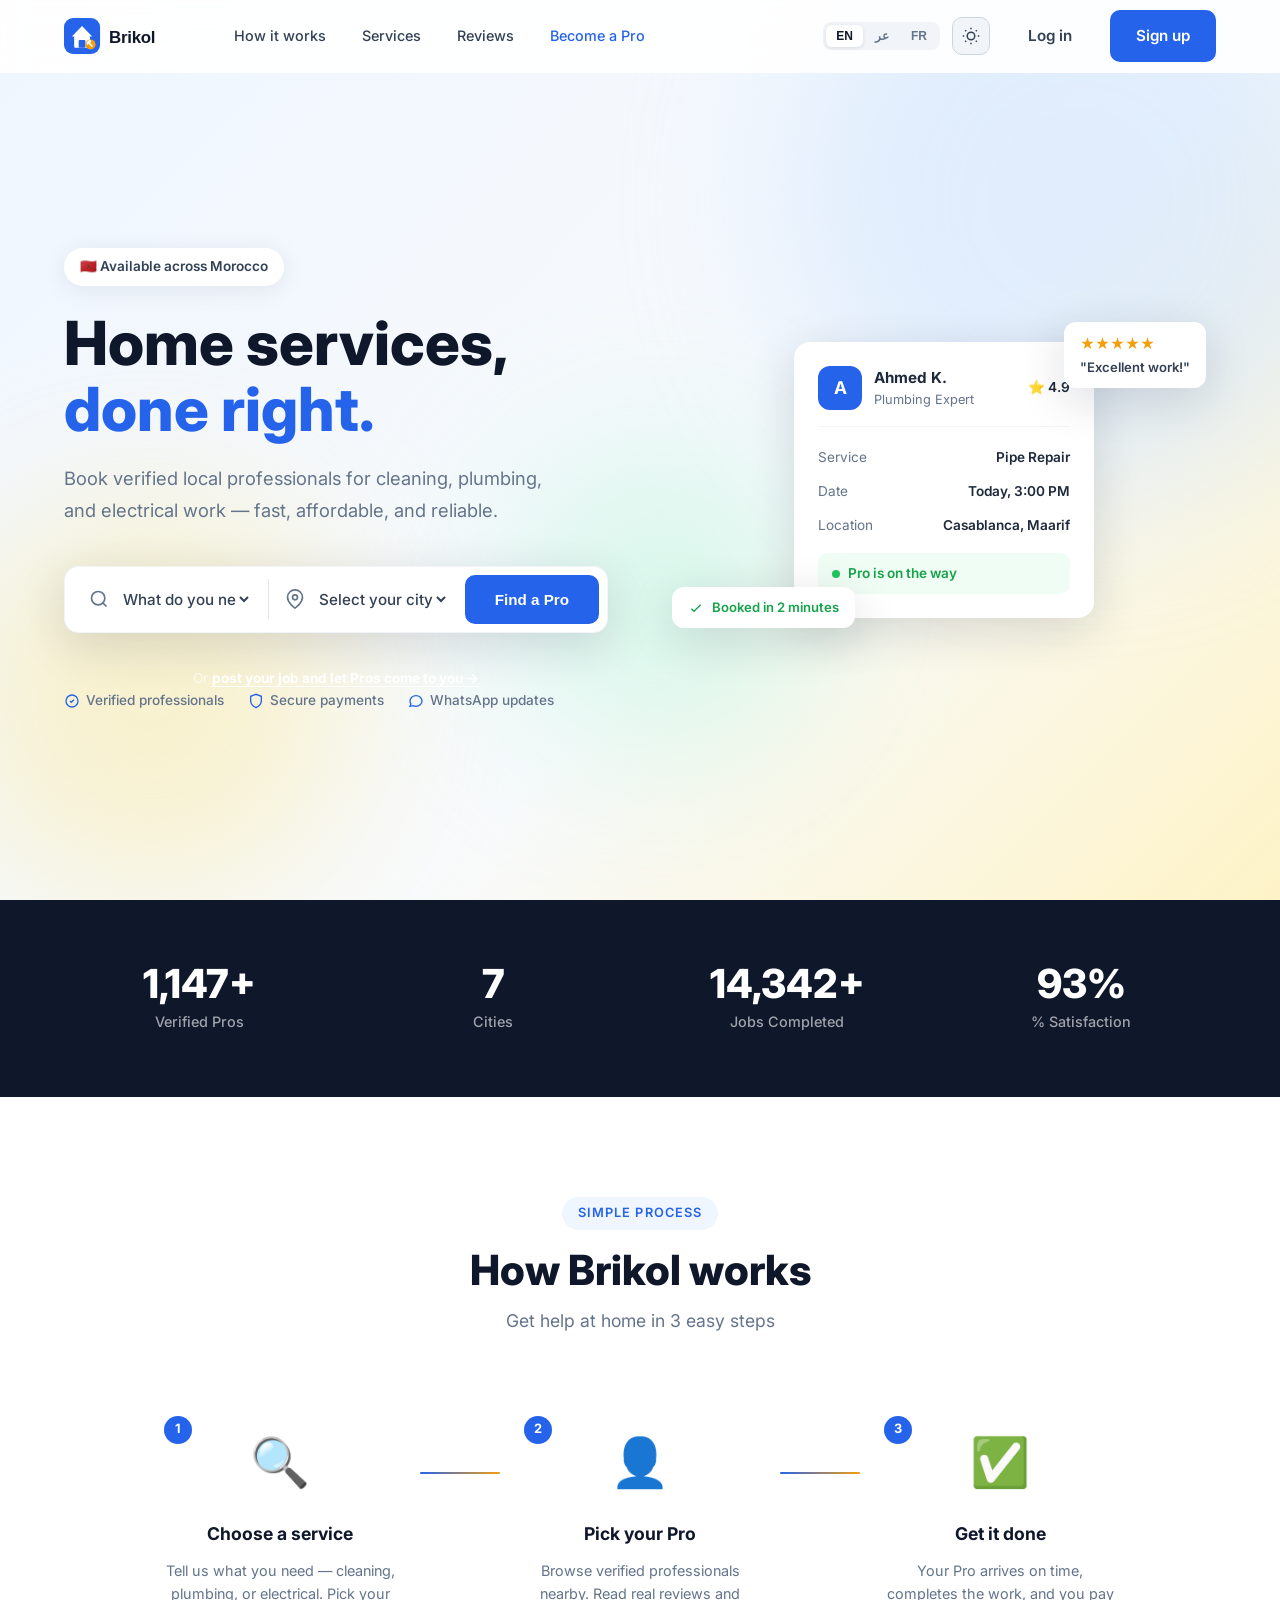
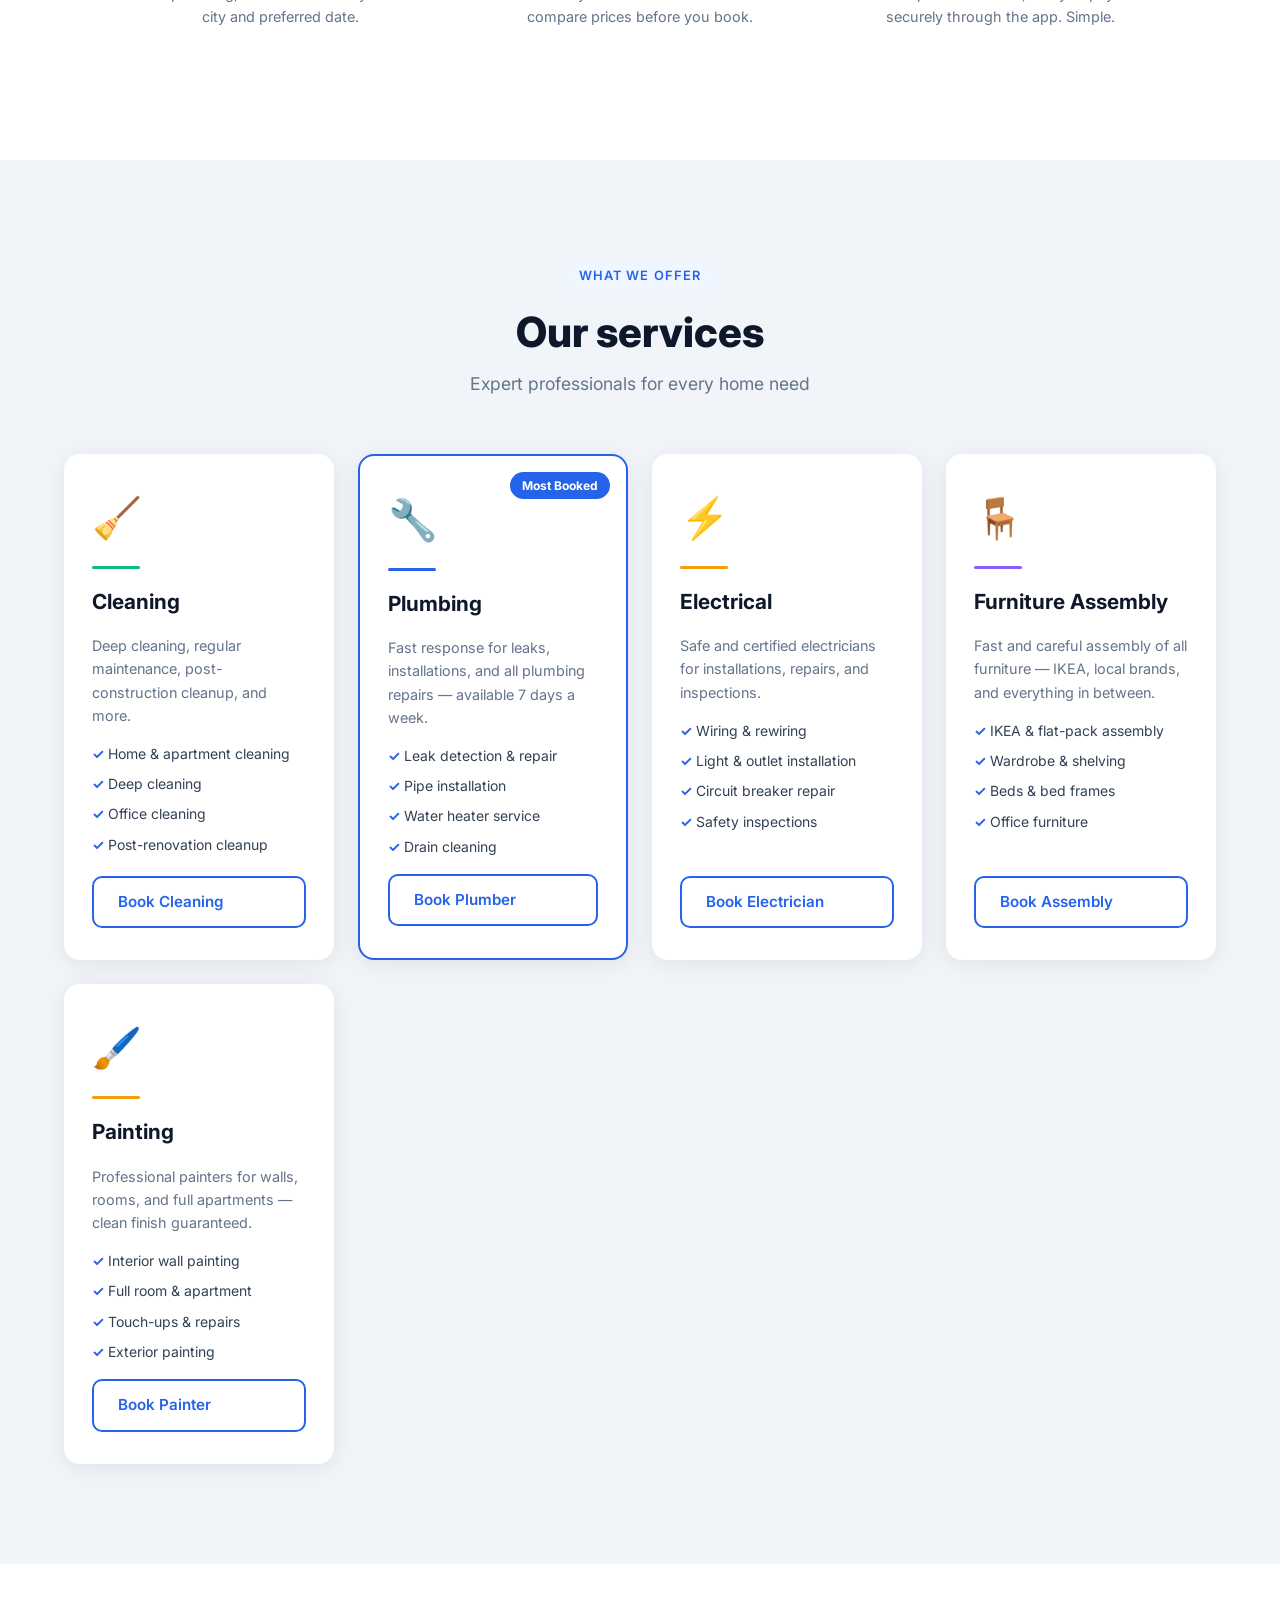
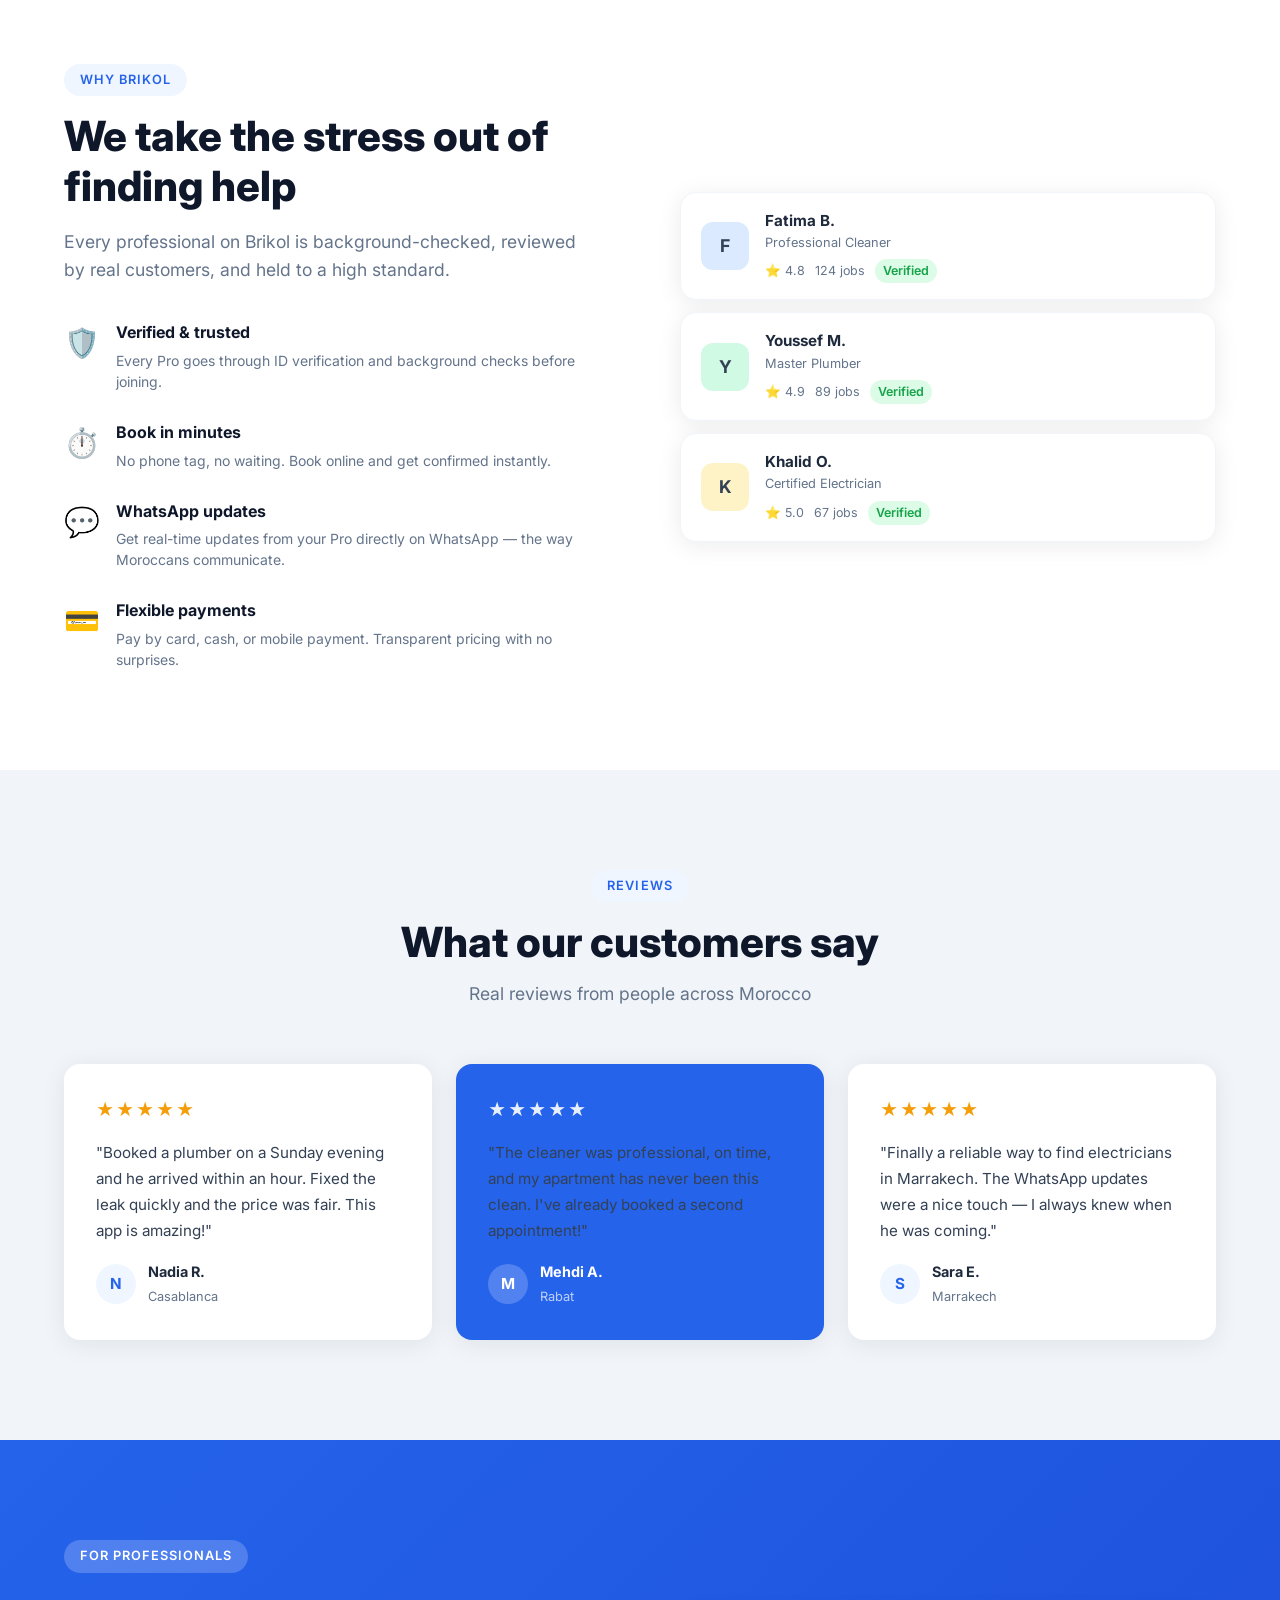
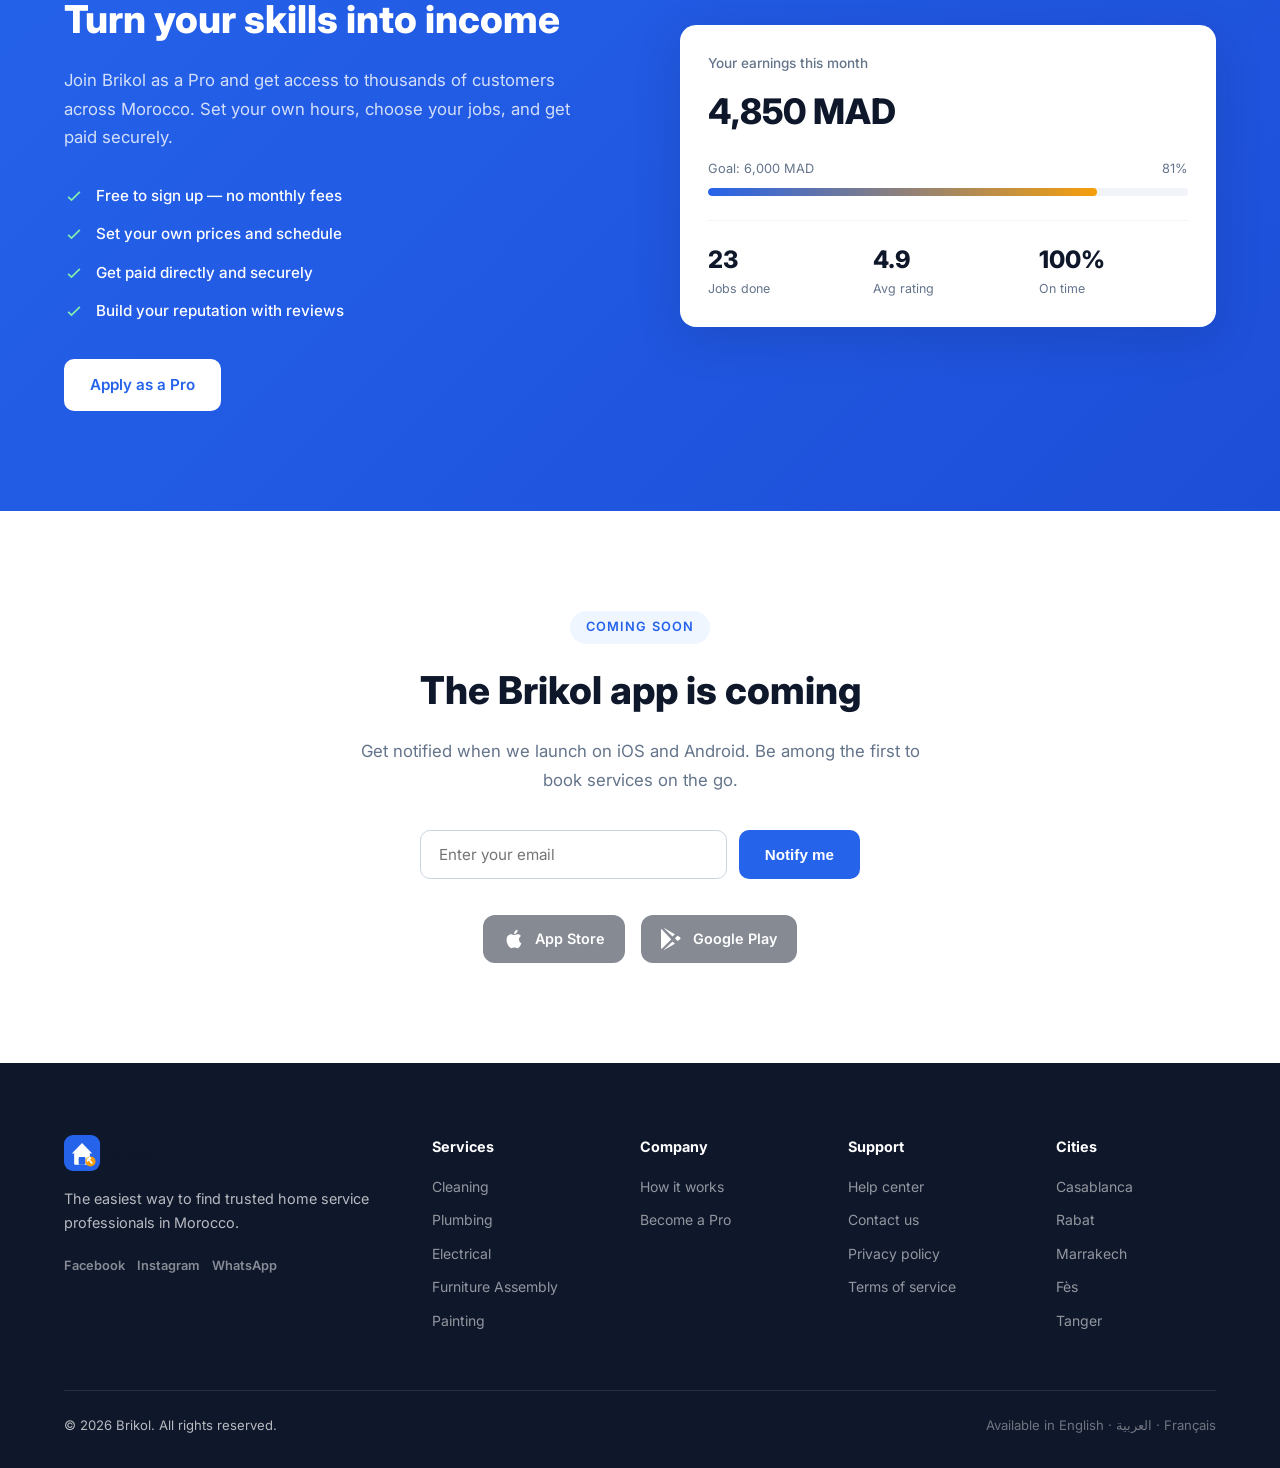
==== index.html @ 8b1da730 "Initial commit: Brikol home services marketplace Built features: - Homepage with service grid and se" ====
<!DOCTYPE html>
<html lang="en" dir="ltr">
<head>
    <meta charset="UTF-8">
    <meta name="viewport" content="width=device-width, initial-scale=1.0">
    <meta name="description" content="Brikol - Book trusted home service professionals in Morocco. Cleaning, plumbing, and electrical services at your fingertips.">
    <title>Brikol — Home Services in Morocco</title>
    <link rel="stylesheet" href="styles.css">
    <link rel="preconnect" href="https://fonts.googleapis.com">
    <link rel="preconnect" href="https://fonts.gstatic.com" crossorigin>
    <link href="https://fonts.googleapis.com/css2?family=Inter:wght@300;400;500;600;700;800&display=swap" rel="stylesheet">
</head>
<body>

    <!-- Navbar -->
    <nav class="navbar" id="navbar">
        <div class="container nav-inner">
            <a href="#" class="logo">
                
                <img src="logo.svg" height="36" alt="Brikol">
            </a>
            <ul class="nav-links">
                <li><a href="#how-it-works">How it works</a></li>
                <li><a href="#services">Services</a></li>
                <li><a href="#testimonials">Reviews</a></li>
                <li><a href="#become-tasker" class="nav-tasker">Become a Pro</a></li>
            </ul>
            <div class="nav-actions">
                <div class="lang-switcher">
                    <button class="lang-btn active" data-lang="en">EN</button>
                    <button class="lang-btn" data-lang="ar">عر</button>
                    <button class="lang-btn" data-lang="fr">FR</button>
                </div>
                <button class="theme-toggle" id="themeToggle" aria-label="Toggle dark mode" title="Toggle dark mode">
                    <svg class="icon-sun" viewBox="0 0 24 24" fill="none" stroke="currentColor" stroke-width="2"><circle cx="12" cy="12" r="5"/><path d="M12 1v2M12 21v2M4.22 4.22l1.42 1.42M18.36 18.36l1.42 1.42M1 12h2M21 12h2M4.22 19.78l1.42-1.42M18.36 5.64l1.42-1.42"/></svg>
                    <svg class="icon-moon" viewBox="0 0 24 24" fill="none" stroke="currentColor" stroke-width="2"><path d="M21 12.79A9 9 0 1111.21 3 7 7 0 0021 12.79z"/></svg>
                </button>
                <a href="login.html" class="btn btn-ghost">Log in</a>
                <a href="signup-customer.html" class="btn btn-primary">Sign up</a>
            </div>
            <button class="hamburger" id="hamburger" aria-label="Open menu">
                <span></span><span></span><span></span>
            </button>
        </div>
        <!-- Mobile menu -->
        <div class="mobile-menu" id="mobileMenu">
            <a href="#how-it-works">How it works</a>
            <a href="#services">Services</a>
            <a href="#testimonials">Reviews</a>
            <a href="#become-tasker">Become a Pro</a>
            <div class="mobile-actions">
                <a href="login.html" class="btn btn-ghost">Log in</a>
                <a href="signup-customer.html" class="btn btn-primary">Sign up</a>
            </div>
        </div>
    </nav>

    <!-- Hero -->
    <section class="hero" id="home">
        <div class="hero-bg">
            <div class="hero-blob blob-1"></div>
            <div class="hero-blob blob-2"></div>
            <div class="hero-blob blob-3"></div>
        </div>
        <div class="container">
            <div class="hero-content">
                <div class="hero-badge">🇲🇦 Available across Morocco</div>
                <h1 class="hero-title">
                    Home services,<br>
                    <span class="highlight">done right.</span>
                </h1>
                <p class="hero-subtitle">
                    Book verified local professionals for cleaning, plumbing, and electrical work — fast, affordable, and reliable.
                </p>

                <!-- Search Bar -->
                <div class="search-bar">
                    <div class="search-field">
                        <svg class="search-icon" viewBox="0 0 24 24" fill="none" stroke="currentColor" stroke-width="2">
                            <circle cx="11" cy="11" r="8"/><path d="M21 21l-4.35-4.35"/>
                        </svg>
                        <select class="search-select" id="serviceSelect">
                            <option value="">What do you need?</option>
                            <option value="cleaning">🧹 Cleaning</option>
                            <option value="plumbing">🔧 Plumbing</option>
                            <option value="electricity">⚡ Electrical</option>
                            <option value="furniture">🪑 Furniture Assembly</option>
                            <option value="painting">🖌️ Painting</option>
                        </select>
                    </div>
                    <div class="search-divider"></div>
                    <div class="search-field">
                        <svg class="search-icon" viewBox="0 0 24 24" fill="none" stroke="currentColor" stroke-width="2">
                            <path d="M21 10c0 7-9 13-9 13s-9-6-9-13a9 9 0 0118 0z"/><circle cx="12" cy="10" r="3"/>
                        </svg>
                        <select class="search-select" id="citySelect">
                            <option value="">Select your city</option>
                            <option value="casablanca">Casablanca</option>
                            <option value="rabat">Rabat</option>
                            <option value="marrakech">Marrakech</option>
                            <option value="fes">Fès</option>
                            <option value="tanger">Tanger</option>
                            <option value="agadir">Agadir</option>
                            <option value="meknes">Meknès</option>
                            <option value="oujda">Oujda</option>
                        </select>
                    </div>
                    <button class="btn btn-primary search-btn" onclick="handleSearch()">
                        Find a Pro
                    </button>
                </div>
                <div style="margin-top:14px; text-align:center;">
                    <span style="font-size:0.85rem; color:rgba(255,255,255,0.65);">Or </span>
                    <a href="post-job.html" style="font-size:0.85rem; font-weight:700; color:white; text-decoration:underline; text-underline-offset:3px;">post your job and let Pros come to you →</a>
                </div>

                <div class="hero-trust">
                    <div class="trust-item">
                        <svg viewBox="0 0 24 24" fill="none" stroke="currentColor" stroke-width="2"><path d="M9 12l2 2 4-4m6 2a9 9 0 11-18 0 9 9 0 0118 0z"/></svg>
                        Verified professionals
                    </div>
                    <div class="trust-item">
                        <svg viewBox="0 0 24 24" fill="none" stroke="currentColor" stroke-width="2"><path d="M12 22s8-4 8-10V5l-8-3-8 3v7c0 6 8 10 8 10z"/></svg>
                        Secure payments
                    </div>
                    <div class="trust-item">
                        <svg viewBox="0 0 24 24" fill="none" stroke="currentColor" stroke-width="2"><path d="M8 12h.01M12 12h.01M16 12h.01M21 12c0 4.418-4.03 8-9 8a9.863 9.863 0 01-4.255-.949L3 20l1.395-3.72C3.512 15.042 3 13.574 3 12c0-4.418 4.03-8 9-8s9 3.582 9 8z"/></svg>
                        WhatsApp updates
                    </div>
                </div>
            </div>

            <div class="hero-visual">
                <div class="booking-card">
                    <div class="booking-card-header">
                        <div class="pro-avatar">A</div>
                        <div class="pro-info">
                            <div class="pro-name">Ahmed K.</div>
                            <div class="pro-role">Plumbing Expert</div>
                        </div>
                        <div class="pro-rating">⭐ 4.9</div>
                    </div>
                    <div class="booking-card-body">
                        <div class="booking-detail">
                            <span class="detail-label">Service</span>
                            <span class="detail-value">Pipe Repair</span>
                        </div>
                        <div class="booking-detail">
                            <span class="detail-label">Date</span>
                            <span class="detail-value">Today, 3:00 PM</span>
                        </div>
                        <div class="booking-detail">
                            <span class="detail-label">Location</span>
                            <span class="detail-value">Casablanca, Maarif</span>
                        </div>
                        <div class="booking-status">
                            <span class="status-dot"></span>
                            Pro is on the way
                        </div>
                    </div>
                </div>

                <div class="floating-badge badge-reviews">
                    <span class="badge-stars">★★★★★</span>
                    <span class="badge-text">"Excellent work!"</span>
                </div>

                <div class="floating-badge badge-book">
                    <svg viewBox="0 0 24 24" fill="none" stroke="currentColor" stroke-width="2"><path d="M5 13l4 4L19 7"/></svg>
                    Booked in 2 minutes
                </div>
            </div>
        </div>
    </section>

    <!-- Stats Bar -->
    <section class="stats-bar">
        <div class="container stats-grid">
            <div class="stat-item">
                <div class="stat-number" data-target="1200">0</div>
                <div class="stat-label">Verified Pros</div>
            </div>
            <div class="stat-item">
                <div class="stat-number" data-target="8">0</div>
                <div class="stat-label">Cities</div>
            </div>
            <div class="stat-item">
                <div class="stat-number" data-target="15000">0</div>
                <div class="stat-label">Jobs Completed</div>
            </div>
            <div class="stat-item">
                <div class="stat-number" data-target="98">0</div>
                <div class="stat-label">% Satisfaction</div>
            </div>
        </div>
    </section>

    <!-- How it works -->
    <section class="how-it-works" id="how-it-works">
        <div class="container">
            <div class="section-header">
                <div class="section-tag">Simple process</div>
                <h2 class="section-title">How Brikol works</h2>
                <p class="section-subtitle">Get help at home in 3 easy steps</p>
            </div>
            <div class="steps-grid">
                <div class="step-card">
                    <div class="step-number">1</div>
                    <div class="step-icon">🔍</div>
                    <h3>Choose a service</h3>
                    <p>Tell us what you need — cleaning, plumbing, or electrical. Pick your city and preferred date.</p>
                </div>
                <div class="step-connector"></div>
                <div class="step-card">
                    <div class="step-number">2</div>
                    <div class="step-icon">👤</div>
                    <h3>Pick your Pro</h3>
                    <p>Browse verified professionals nearby. Read real reviews and compare prices before you book.</p>
                </div>
                <div class="step-connector"></div>
                <div class="step-card">
                    <div class="step-number">3</div>
                    <div class="step-icon">✅</div>
                    <h3>Get it done</h3>
                    <p>Your Pro arrives on time, completes the work, and you pay securely through the app. Simple.</p>
                </div>
            </div>
        </div>
    </section>

    <!-- Services -->
    <section class="services-section" id="services">
        <div class="container">
            <div class="section-header">
                <div class="section-tag">What we offer</div>
                <h2 class="section-title">Our services</h2>
                <p class="section-subtitle">Expert professionals for every home need</p>
            </div>
            <div class="services-grid">
                <div class="service-card" data-service="cleaning">
                    <div class="service-card-inner">
                        <div class="service-emoji">🧹</div>
                        <div class="service-color-bar cleaning-bar"></div>
                        <h3>Cleaning</h3>
                        <p>Deep cleaning, regular maintenance, post-construction cleanup, and more.</p>
                        <ul class="service-list">
                            <li>Home & apartment cleaning</li>
                            <li>Deep cleaning</li>
                            <li>Office cleaning</li>
                            <li>Post-renovation cleanup</li>
                        </ul>
                        <a href="service.html?type=cleaning" class="btn btn-outline">Book Cleaning</a>
                    </div>
                </div>

                <div class="service-card featured-service" data-service="plumbing">
                    <div class="featured-badge">Most Booked</div>
                    <div class="service-card-inner">
                        <div class="service-emoji">🔧</div>
                        <div class="service-color-bar plumbing-bar"></div>
                        <h3>Plumbing</h3>
                        <p>Fast response for leaks, installations, and all plumbing repairs — available 7 days a week.</p>
                        <ul class="service-list">
                            <li>Leak detection & repair</li>
                            <li>Pipe installation</li>
                            <li>Water heater service</li>
                            <li>Drain cleaning</li>
                        </ul>
                        <a href="service.html?type=plumbing" class="btn btn-outline">Book Plumber</a>
                    </div>
                </div>

                <div class="service-card" data-service="electricity">
                    <div class="service-card-inner">
                        <div class="service-emoji">⚡</div>
                        <div class="service-color-bar electricity-bar"></div>
                        <h3>Electrical</h3>
                        <p>Safe and certified electricians for installations, repairs, and inspections.</p>
                        <ul class="service-list">
                            <li>Wiring & rewiring</li>
                            <li>Light & outlet installation</li>
                            <li>Circuit breaker repair</li>
                            <li>Safety inspections</li>
                        </ul>
                        <a href="service.html?type=electricity" class="btn btn-outline">Book Electrician</a>
                    </div>
                </div>

                <div class="service-card" data-service="furniture">
                    <div class="service-card-inner">
                        <div class="service-emoji">🪑</div>
                        <div class="service-color-bar furniture-bar"></div>
                        <h3>Furniture Assembly</h3>
                        <p>Fast and careful assembly of all furniture — IKEA, local brands, and everything in between.</p>
                        <ul class="service-list">
                            <li>IKEA & flat-pack assembly</li>
                            <li>Wardrobe & shelving</li>
                            <li>Beds & bed frames</li>
                            <li>Office furniture</li>
                        </ul>
                        <a href="service.html?type=furniture" class="btn btn-outline">Book Assembly</a>
                    </div>
                </div>

                <div class="service-card" data-service="painting">
                    <div class="service-card-inner">
                        <div class="service-emoji">🖌️</div>
                        <div class="service-color-bar painting-bar"></div>
                        <h3>Painting</h3>
                        <p>Professional painters for walls, rooms, and full apartments — clean finish guaranteed.</p>
                        <ul class="service-list">
                            <li>Interior wall painting</li>
                            <li>Full room & apartment</li>
                            <li>Touch-ups & repairs</li>
                            <li>Exterior painting</li>
                        </ul>
                        <a href="service.html?type=painting" class="btn btn-outline">Book Painter</a>
                    </div>
                </div>
            </div>
        </div>
    </section>

    <!-- Why Brikol -->
    <section class="why-section">
        <div class="container">
            <div class="why-grid">
                <div class="why-content">
                    <div class="section-tag">Why Brikol</div>
                    <h2 class="section-title">We take the stress out of finding help</h2>
                    <p class="section-subtitle">Every professional on Brikol is background-checked, reviewed by real customers, and held to a high standard.</p>
                    <div class="why-features">
                        <div class="why-feature">
                            <div class="why-icon">🛡️</div>
                            <div>
                                <h4>Verified & trusted</h4>
                                <p>Every Pro goes through ID verification and background checks before joining.</p>
                            </div>
                        </div>
                        <div class="why-feature">
                            <div class="why-icon">⏱️</div>
                            <div>
                                <h4>Book in minutes</h4>
                                <p>No phone tag, no waiting. Book online and get confirmed instantly.</p>
                            </div>
                        </div>
                        <div class="why-feature">
                            <div class="why-icon">💬</div>
                            <div>
                                <h4>WhatsApp updates</h4>
                                <p>Get real-time updates from your Pro directly on WhatsApp — the way Moroccans communicate.</p>
                            </div>
                        </div>
                        <div class="why-feature">
                            <div class="why-icon">💳</div>
                            <div>
                                <h4>Flexible payments</h4>
                                <p>Pay by card, cash, or mobile payment. Transparent pricing with no surprises.</p>
                            </div>
                        </div>
                    </div>
                </div>
                <div class="why-visual">
                    <div class="pro-cards-stack">
                        <div class="pro-card">
                            <div class="pro-card-avatar" style="background:#DBEAFE">F</div>
                            <div class="pro-card-info">
                                <div class="pro-card-name">Fatima B.</div>
                                <div class="pro-card-specialty">Professional Cleaner</div>
                                <div class="pro-card-meta">
                                    <span>⭐ 4.8</span>
                                    <span>124 jobs</span>
                                    <span class="pro-badge">Verified</span>
                                </div>
                            </div>
                        </div>
                        <div class="pro-card">
                            <div class="pro-card-avatar" style="background:#D1FAE5">Y</div>
                            <div class="pro-card-info">
                                <div class="pro-card-name">Youssef M.</div>
                                <div class="pro-card-specialty">Master Plumber</div>
                                <div class="pro-card-meta">
                                    <span>⭐ 4.9</span>
                                    <span>89 jobs</span>
                                    <span class="pro-badge">Verified</span>
                                </div>
                            </div>
                        </div>
                        <div class="pro-card">
                            <div class="pro-card-avatar" style="background:#FEF3C7">K</div>
                            <div class="pro-card-info">
                                <div class="pro-card-name">Khalid O.</div>
                                <div class="pro-card-specialty">Certified Electrician</div>
                                <div class="pro-card-meta">
                                    <span>⭐ 5.0</span>
                                    <span>67 jobs</span>
                                    <span class="pro-badge">Verified</span>
                                </div>
                            </div>
                        </div>
                    </div>
                </div>
            </div>
        </div>
    </section>

    <!-- Testimonials -->
    <section class="testimonials" id="testimonials">
        <div class="container">
            <div class="section-header">
                <div class="section-tag">Reviews</div>
                <h2 class="section-title">What our customers say</h2>
                <p class="section-subtitle">Real reviews from people across Morocco</p>
            </div>
            <div class="testimonials-grid">
                <div class="testimonial-card">
                    <div class="testimonial-stars">★★★★★</div>
                    <p>"Booked a plumber on a Sunday evening and he arrived within an hour. Fixed the leak quickly and the price was fair. This app is amazing!"</p>
                    <div class="testimonial-author">
                        <div class="author-avatar">N</div>
                        <div>
                            <strong>Nadia R.</strong>
                            <span>Casablanca</span>
                        </div>
                    </div>
                </div>
                <div class="testimonial-card featured-testimonial">
                    <div class="testimonial-stars">★★★★★</div>
                    <p>"The cleaner was professional, on time, and my apartment has never been this clean. I've already booked a second appointment!"</p>
                    <div class="testimonial-author">
                        <div class="author-avatar">M</div>
                        <div>
                            <strong>Mehdi A.</strong>
                            <span>Rabat</span>
                        </div>
                    </div>
                </div>
                <div class="testimonial-card">
                    <div class="testimonial-stars">★★★★★</div>
                    <p>"Finally a reliable way to find electricians in Marrakech. The WhatsApp updates were a nice touch — I always knew when he was coming."</p>
                    <div class="testimonial-author">
                        <div class="author-avatar">S</div>
                        <div>
                            <strong>Sara E.</strong>
                            <span>Marrakech</span>
                        </div>
                    </div>
                </div>
            </div>
        </div>
    </section>

    <!-- Become a Pro -->
    <section class="become-pro" id="become-tasker">
        <div class="container">
            <div class="become-pro-grid">
                <div class="become-pro-content">
                    <div class="section-tag tag-light">For professionals</div>
                    <h2>Turn your skills into income</h2>
                    <p>Join Brikol as a Pro and get access to thousands of customers across Morocco. Set your own hours, choose your jobs, and get paid securely.</p>
                    <ul class="pro-benefits">
                        <li>
                            <svg viewBox="0 0 24 24" fill="none" stroke="currentColor" stroke-width="2"><path d="M5 13l4 4L19 7"/></svg>
                            Free to sign up — no monthly fees
                        </li>
                        <li>
                            <svg viewBox="0 0 24 24" fill="none" stroke="currentColor" stroke-width="2"><path d="M5 13l4 4L19 7"/></svg>
                            Set your own prices and schedule
                        </li>
                        <li>
                            <svg viewBox="0 0 24 24" fill="none" stroke="currentColor" stroke-width="2"><path d="M5 13l4 4L19 7"/></svg>
                            Get paid directly and securely
                        </li>
                        <li>
                            <svg viewBox="0 0 24 24" fill="none" stroke="currentColor" stroke-width="2"><path d="M5 13l4 4L19 7"/></svg>
                            Build your reputation with reviews
                        </li>
                    </ul>
                    <a href="#" class="btn btn-white">Apply as a Pro</a>
                </div>
                <div class="become-pro-visual">
                    <div class="earnings-card">
                        <div class="earnings-title">Your earnings this month</div>
                        <div class="earnings-amount">4,850 MAD</div>
                        <div class="earnings-bar-container">
                            <div class="earnings-bar-label">
                                <span>Goal: 6,000 MAD</span>
                                <span>81%</span>
                            </div>
                            <div class="earnings-track">
                                <div class="earnings-fill" style="width: 81%"></div>
                            </div>
                        </div>
                        <div class="earnings-jobs">
                            <div class="earnings-stat">
                                <div class="earnings-stat-num">23</div>
                                <div class="earnings-stat-label">Jobs done</div>
                            </div>
                            <div class="earnings-stat">
                                <div class="earnings-stat-num">4.9</div>
                                <div class="earnings-stat-label">Avg rating</div>
                            </div>
                            <div class="earnings-stat">
                                <div class="earnings-stat-num">100%</div>
                                <div class="earnings-stat-label">On time</div>
                            </div>
                        </div>
                    </div>
                </div>
            </div>
        </div>
    </section>

    <!-- App Download -->
    <section class="app-section">
        <div class="container">
            <div class="app-content">
                <div class="section-tag">Coming soon</div>
                <h2>The Brikol app is coming</h2>
                <p>Get notified when we launch on iOS and Android. Be among the first to book services on the go.</p>
                <form class="notify-form" id="notifyForm">
                    <input type="email" placeholder="Enter your email" class="notify-input" required>
                    <button type="submit" class="btn btn-primary">Notify me</button>
                </form>
                <div class="app-badges">
                    <div class="app-badge">
                        <svg viewBox="0 0 24 24" fill="currentColor"><path d="M18.71 19.5c-.83 1.24-1.71 2.45-3.05 2.47-1.34.03-1.77-.79-3.29-.79-1.53 0-2 .77-3.27.82-1.31.05-2.3-1.32-3.14-2.53C4.25 17 2.94 12.45 4.7 9.39c.87-1.52 2.43-2.48 4.12-2.51 1.28-.02 2.5.87 3.29.87.78 0 2.26-1.07 3.8-.91.65.03 2.47.26 3.64 1.98-.09.06-2.17 1.28-2.15 3.81.03 3.02 2.65 4.03 2.68 4.04-.03.07-.42 1.44-1.38 2.83M13 3.5c.73-.83 1.94-1.46 2.94-1.5.13 1.17-.34 2.35-1.04 3.19-.69.85-1.83 1.51-2.95 1.42-.15-1.15.41-2.35 1.05-3.11z"/></svg>
                        App Store
                    </div>
                    <div class="app-badge">
                        <svg viewBox="0 0 24 24" fill="currentColor"><path d="M3.18 23.76c.2.11.43.14.64.08l11.34-6.55-2.54-2.54-9.44 9.01zM.5 1.18C.2 1.47 0 1.97 0 2.66v18.68c0 .69.2 1.19.5 1.48l.08.07 10.47-10.47v-.25L.58 1.11.5 1.18zM20.89 10.07l-2.89-1.67-2.84 2.84 2.84 2.84 2.91-1.68c.83-.48.83-1.26-.02-1.33zM3.82.24L15.16 6.79l-2.54 2.54L3.18.31c.2-.06.44-.03.64.08v-.15z"/></svg>
                        Google Play
                    </div>
                </div>
            </div>
        </div>
    </section>

    <!-- Footer -->
    <footer class="footer">
        <div class="container">
            <div class="footer-grid">
                <div class="footer-brand">
                    <div class="footer-logo">
                        
                        <img src="logo.svg" height="36" alt="Brikol">
                    </div>
                    <p>The easiest way to find trusted home service professionals in Morocco.</p>
                    <div class="social-links">
                        <a href="#" class="social-link">Facebook</a>
                        <a href="#" class="social-link">Instagram</a>
                        <a href="#" class="social-link">WhatsApp</a>
                    </div>
                </div>
                <div class="footer-col">
                    <h4>Services</h4>
                    <ul>
                        <li><a href="service.html?type=cleaning">Cleaning</a></li>
                        <li><a href="service.html?type=plumbing">Plumbing</a></li>
                        <li><a href="service.html?type=electricity">Electrical</a></li>
                        <li><a href="service.html?type=furniture">Furniture Assembly</a></li>
                        <li><a href="service.html?type=painting">Painting</a></li>
                    </ul>
                </div>
                <div class="footer-col">
                    <h4>Company</h4>
                    <ul>
                        <li><a href="#how-it-works">How it works</a></li>
                        <li><a href="signup-pro.html">Become a Pro</a></li>
                    </ul>
                </div>
                <div class="footer-col">
                    <h4>Support</h4>
                    <ul>
                        <li><a href="#">Help center</a></li>
                        <li><a href="#">Contact us</a></li>
                        <li><a href="#">Privacy policy</a></li>
                        <li><a href="#">Terms of service</a></li>
                    </ul>
                </div>
                <div class="footer-col">
                    <h4>Cities</h4>
                    <ul>
                        <li><a href="#">Casablanca</a></li>
                        <li><a href="#">Rabat</a></li>
                        <li><a href="#">Marrakech</a></li>
                        <li><a href="#">Fès</a></li>
                        <li><a href="#">Tanger</a></li>
                    </ul>
                </div>
            </div>
            <div class="footer-bottom">
                <p>© 2026 Brikol. All rights reserved.</p>
                <p class="footer-lang">Available in English · العربية · Français</p>
            </div>
        </div>
    </footer>

    <script src="auth-state.js"></script>
    <script src="script.js"></script>
</body>
</html>
---- styles.css ----
/* ===== RESET & BASE ===== */
*, *::before, *::after { box-sizing: border-box; margin: 0; padding: 0; }

:root {
    --primary: #2563EB;
    --primary-dark: #1D4ED8;
    --primary-light: #EFF6FF;
    --accent: #F59E0B;
    --dark: #0F172A;
    --gray-900: #1E293B;
    --gray-700: #334155;
    --gray-500: #64748B;
    --gray-300: #CBD5E1;
    --gray-100: #F1F5F9;
    --white: #FFFFFF;
    --cleaning: #10B981;
    --plumbing: #2563EB;
    --electricity: #F59E0B;
    --radius: 16px;
    --radius-sm: 10px;
    --shadow: 0 4px 24px rgba(15,23,42,0.08);
    --shadow-lg: 0 12px 48px rgba(15,23,42,0.14);
}

/* ===== DARK MODE VARIABLES ===== */
[data-theme="dark"] {
    --dark: #F1F5F9;
    --gray-900: #E2E8F0;
    --gray-700: #CBD5E1;
    --gray-500: #94A3B8;
    --gray-300: #334155;
    --gray-100: #1E293B;
    --white: #0F172A;
    --primary-light: #1E3A5F;
    --shadow: 0 4px 24px rgba(0,0,0,0.3);
    --shadow-lg: 0 12px 48px rgba(0,0,0,0.4);
}

[data-theme="dark"] body {
    background: #0F172A;
    color: #E2E8F0;
}

[data-theme="dark"] .navbar {
    background: rgba(15,23,42,0.9);
    border-bottom-color: #1E293B;
}

[data-theme="dark"] .hero-bg {
    background: linear-gradient(135deg, #0F172A 0%, #1E293B 60%, #1a2744 100%);
}

[data-theme="dark"] .blob-1 { background: #1e3a6e; opacity: 0.3; }
[data-theme="dark"] .blob-2 { background: #4a3000; opacity: 0.3; }
[data-theme="dark"] .blob-3 { background: #0a3a2a; opacity: 0.2; }

[data-theme="dark"] .hero-badge,
[data-theme="dark"] .search-bar,
[data-theme="dark"] .booking-card,
[data-theme="dark"] .floating-badge {
    background: #1E293B;
    border-color: #334155;
    color: #E2E8F0;
}

[data-theme="dark"] .search-select { color: #CBD5E1; }
[data-theme="dark"] .search-divider { background: #334155; }

[data-theme="dark"] .service-card,
[data-theme="dark"] .step-card,
[data-theme="dark"] .testimonial-card,
[data-theme="dark"] .pro-card,
[data-theme="dark"] .why-section { background: #0F172A; }

[data-theme="dark"] .service-card,
[data-theme="dark"] .pro-card { background: #1E293B; border-color: #334155; }

[data-theme="dark"] .services-section,
[data-theme="dark"] .testimonials { background: #0A1628; }

[data-theme="dark"] .how-it-works,
[data-theme="dark"] .app-section { background: #0F172A; }

[data-theme="dark"] .testimonial-card { background: #1E293B; }
[data-theme="dark"] .featured-testimonial { background: var(--primary); }

[data-theme="dark"] .notify-input {
    background: #1E293B;
    border-color: #334155;
    color: #E2E8F0;
}

[data-theme="dark"] .lang-switcher { background: #1E293B; }
[data-theme="dark"] .lang-btn.active { background: #334155; color: #F1F5F9; }

[data-theme="dark"] .detail-label,
[data-theme="dark"] .pro-role { color: #94A3B8; }

[data-theme="dark"] .detail-value,
[data-theme="dark"] .pro-name { color: #F1F5F9; }

[data-theme="dark"] .booking-status { background: #0A2E1A; color: #4ADE80; }

/* Theme toggle button */
.theme-toggle {
    width: 38px;
    height: 38px;
    border-radius: 10px;
    border: 1.5px solid var(--gray-300);
    background: var(--gray-100);
    cursor: pointer;
    display: flex;
    align-items: center;
    justify-content: center;
    color: var(--gray-700);
    transition: all 0.2s;
    flex-shrink: 0;
}

.theme-toggle:hover { background: var(--gray-300); color: var(--dark); }
.theme-toggle svg { width: 18px; height: 18px; }
.theme-toggle .icon-moon { display: none; }
.theme-toggle .icon-sun { display: block; }

[data-theme="dark"] .theme-toggle .icon-sun { display: none; }
[data-theme="dark"] .theme-toggle .icon-moon { display: block; }
[data-theme="dark"] .theme-toggle { border-color: #334155; background: #1E293B; color: #94A3B8; }

html { scroll-behavior: smooth; }

body {
    font-family: 'Inter', -apple-system, BlinkMacSystemFont, sans-serif;
    color: var(--gray-900);
    background: var(--white);
    line-height: 1.6;
    overflow-x: hidden;
}

a { text-decoration: none; color: inherit; }
ul { list-style: none; }
img { max-width: 100%; }

.container {
    max-width: 1200px;
    margin: 0 auto;
    padding: 0 24px;
}

/* ===== BUTTONS ===== */
.btn {
    display: inline-flex;
    align-items: center;
    gap: 8px;
    padding: 12px 24px;
    border-radius: 10px;
    font-size: 0.95rem;
    font-weight: 600;
    cursor: pointer;
    transition: all 0.2s ease;
    border: 2px solid transparent;
    white-space: nowrap;
}

.btn-primary {
    background: var(--primary);
    color: var(--white);
    border-color: var(--primary);
}
.btn-primary:hover { background: var(--primary-dark); border-color: var(--primary-dark); transform: translateY(-1px); }

.btn-ghost {
    background: transparent;
    color: var(--gray-700);
}
.btn-ghost:hover { background: var(--gray-100); }

.btn-outline {
    background: transparent;
    color: var(--primary);
    border-color: var(--primary);
}
.btn-outline:hover { background: var(--primary-light); }

.btn-white {
    background: var(--white);
    color: var(--primary);
    border-color: var(--white);
}
.btn-white:hover { background: var(--gray-100); transform: translateY(-1px); }

/* ===== SECTION HEADERS ===== */
.section-header { text-align: center; margin-bottom: 56px; }

.section-tag {
    display: inline-block;
    padding: 6px 16px;
    background: var(--primary-light);
    color: var(--primary);
    border-radius: 100px;
    font-size: 0.8rem;
    font-weight: 600;
    text-transform: uppercase;
    letter-spacing: 0.08em;
    margin-bottom: 16px;
}

.tag-light {
    background: rgba(255,255,255,0.2);
    color: var(--white);
}

.section-title {
    font-size: clamp(1.8rem, 4vw, 2.6rem);
    font-weight: 800;
    line-height: 1.2;
    color: var(--dark);
    margin-bottom: 12px;
}

.section-subtitle {
    font-size: 1.1rem;
    color: var(--gray-500);
    max-width: 520px;
    margin: 0 auto;
}

/* ===== NAVBAR ===== */
.navbar {
    position: fixed;
    top: 0;
    left: 0;
    right: 0;
    z-index: 1000;
    background: rgba(255,255,255,0.9);
    backdrop-filter: blur(12px);
    -webkit-backdrop-filter: blur(12px);
    border-bottom: 1px solid transparent;
    transition: all 0.3s ease;
}

.navbar.scrolled {
    border-bottom-color: var(--gray-300);
    box-shadow: var(--shadow);
}

.nav-inner {
    display: flex;
    align-items: center;
    gap: 32px;
    height: 72px;
}

.logo {
    display: flex;
    align-items: center;
    gap: 10px;
    font-weight: 800;
    font-size: 1.3rem;
    color: var(--dark);
}

.logo-icon {
    width: 36px;
    height: 36px;
    background: var(--primary);
    color: white;
    border-radius: 10px;
    display: flex;
    align-items: center;
    justify-content: center;
    font-weight: 800;
    font-size: 1.1rem;
}

.nav-links {
    display: flex;
    align-items: center;
    gap: 8px;
    flex: 1;
}

.nav-links a {
    padding: 8px 14px;
    border-radius: 8px;
    font-size: 0.9rem;
    font-weight: 500;
    color: var(--gray-700);
    transition: all 0.2s;
}
.nav-links a:hover { background: var(--gray-100); color: var(--dark); }
.nav-links .nav-tasker { color: var(--primary); }
.nav-links .nav-tasker:hover { background: var(--primary-light); }

.nav-actions {
    display: flex;
    align-items: center;
    gap: 12px;
    margin-left: auto;
}

.lang-switcher {
    display: flex;
    background: var(--gray-100);
    border-radius: 8px;
    padding: 3px;
    gap: 2px;
}

.lang-btn {
    padding: 4px 10px;
    border: none;
    background: none;
    border-radius: 6px;
    font-size: 0.75rem;
    font-weight: 600;
    color: var(--gray-500);
    cursor: pointer;
    transition: all 0.2s;
}
.lang-btn.active {
    background: var(--white);
    color: var(--dark);
    box-shadow: 0 1px 4px rgba(0,0,0,0.1);
}

.hamburger {
    display: none;
    flex-direction: column;
    gap: 5px;
    background: none;
    border: none;
    cursor: pointer;
    padding: 4px;
    margin-left: auto;
}
.hamburger span {
    display: block;
    width: 24px;
    height: 2px;
    background: var(--dark);
    border-radius: 2px;
    transition: all 0.3s;
}

.mobile-menu {
    display: none;
    flex-direction: column;
    padding: 16px 24px 24px;
    border-top: 1px solid var(--gray-100);
    gap: 4px;
}
.mobile-menu a {
    padding: 12px 16px;
    border-radius: 10px;
    font-weight: 500;
    color: var(--gray-700);
}
.mobile-menu a:hover { background: var(--gray-100); }
.mobile-actions { display: flex; gap: 12px; margin-top: 12px; padding: 0 16px; }
.mobile-menu.open { display: flex; }

/* ===== HERO ===== */
.hero {
    padding: 140px 0 80px;
    position: relative;
    overflow: hidden;
    min-height: 100vh;
    display: flex;
    align-items: center;
}

.hero-bg {
    position: absolute;
    inset: 0;
    z-index: 0;
    background: linear-gradient(135deg, #EFF6FF 0%, #F8FAFC 60%, #FEF3C7 100%);
}

.hero-blob {
    position: absolute;
    border-radius: 50%;
    filter: blur(80px);
    opacity: 0.4;
}
.blob-1 { width: 600px; height: 600px; background: #BFDBFE; top: -100px; right: -100px; }
.blob-2 { width: 400px; height: 400px; background: #FDE68A; bottom: 0; left: -50px; }
.blob-3 { width: 300px; height: 300px; background: #A7F3D0; top: 50%; left: 40%; }

.hero .container {
    position: relative;
    z-index: 1;
    display: grid;
    grid-template-columns: 1fr 1fr;
    gap: 64px;
    align-items: center;
}

.hero-badge {
    display: inline-flex;
    align-items: center;
    gap: 8px;
    padding: 8px 16px;
    background: white;
    border-radius: 100px;
    font-size: 0.85rem;
    font-weight: 600;
    color: var(--gray-700);
    box-shadow: var(--shadow);
    margin-bottom: 24px;
}

.hero-title {
    font-size: clamp(2.5rem, 5vw, 3.8rem);
    font-weight: 800;
    line-height: 1.1;
    color: var(--dark);
    margin-bottom: 20px;
}

.hero-title .highlight {
    color: var(--primary);
}

.hero-subtitle {
    font-size: 1.15rem;
    color: var(--gray-500);
    margin-bottom: 40px;
    max-width: 480px;
    line-height: 1.7;
}

/* Search Bar */
.search-bar {
    display: flex;
    align-items: center;
    background: white;
    border-radius: 14px;
    box-shadow: var(--shadow-lg);
    padding: 8px;
    gap: 0;
    margin-bottom: 32px;
    border: 1px solid var(--gray-100);
}

.search-field {
    display: flex;
    align-items: center;
    gap: 10px;
    padding: 8px 16px;
    flex: 1;
}

.search-icon {
    width: 20px;
    height: 20px;
    color: var(--gray-500);
    flex-shrink: 0;
}

.search-select {
    border: none;
    outline: none;
    font-size: 0.95rem;
    font-family: inherit;
    color: var(--gray-700);
    cursor: pointer;
    background: transparent;
    width: 100%;
    font-weight: 500;
}

.search-divider {
    width: 1px;
    height: 40px;
    background: #E2E8F0;
    flex-shrink: 0;
}

.search-btn {
    border-radius: 10px;
    padding: 14px 28px;
    flex-shrink: 0;
}

.hero-trust {
    display: flex;
    gap: 24px;
    flex-wrap: wrap;
}

.trust-item {
    display: flex;
    align-items: center;
    gap: 6px;
    font-size: 0.85rem;
    font-weight: 500;
    color: var(--gray-500);
}
.trust-item svg { width: 16px; height: 16px; color: var(--primary); }

/* Hero Visual */
.hero-visual {
    position: relative;
    display: flex;
    justify-content: center;
    align-items: center;
    padding: 40px;
}

.booking-card {
    background: white;
    border-radius: var(--radius);
    box-shadow: var(--shadow-lg);
    padding: 24px;
    width: 300px;
    z-index: 2;
    position: relative;
}

.booking-card-header {
    display: flex;
    align-items: center;
    gap: 12px;
    margin-bottom: 20px;
    padding-bottom: 16px;
    border-bottom: 1px solid var(--gray-100);
}

.pro-avatar {
    width: 44px;
    height: 44px;
    background: var(--primary);
    color: white;
    border-radius: 12px;
    display: flex;
    align-items: center;
    justify-content: center;
    font-weight: 700;
    font-size: 1.1rem;
}

.pro-info { flex: 1; }
.pro-name { font-weight: 700; font-size: 0.95rem; }
.pro-role { font-size: 0.8rem; color: var(--gray-500); }

.pro-rating { font-size: 0.85rem; font-weight: 600; }

.booking-card-body { display: flex; flex-direction: column; gap: 12px; }

.booking-detail {
    display: flex;
    justify-content: space-between;
    font-size: 0.85rem;
}
.detail-label { color: var(--gray-500); }
.detail-value { font-weight: 600; }

.booking-status {
    display: flex;
    align-items: center;
    gap: 8px;
    background: #F0FDF4;
    color: #16A34A;
    padding: 10px 14px;
    border-radius: 10px;
    font-size: 0.85rem;
    font-weight: 600;
    margin-top: 4px;
}

.status-dot {
    width: 8px;
    height: 8px;
    background: #22C55E;
    border-radius: 50%;
    animation: pulse 1.5s infinite;
}

@keyframes pulse {
    0%, 100% { opacity: 1; transform: scale(1); }
    50% { opacity: 0.5; transform: scale(1.3); }
}

.floating-badge {
    position: absolute;
    background: white;
    border-radius: 12px;
    box-shadow: var(--shadow-lg);
    padding: 10px 16px;
    font-size: 0.82rem;
    font-weight: 600;
    display: flex;
    align-items: center;
    gap: 8px;
    z-index: 3;
    animation: float 3s ease-in-out infinite;
}

.badge-reviews {
    top: 20px;
    right: 10px;
    flex-direction: column;
    align-items: flex-start;
    gap: 2px;
}
.badge-stars { color: var(--accent); font-size: 0.9rem; }
.badge-text { color: var(--gray-700); }

.badge-book {
    bottom: 30px;
    left: 0px;
    color: #16A34A;
}
.badge-book svg { width: 16px; height: 16px; }

@keyframes float {
    0%, 100% { transform: translateY(0px); }
    50% { transform: translateY(-8px); }
}

/* ===== STATS BAR ===== */
.stats-bar {
    background: #0F172A;
    padding: 48px 0;
}

[data-theme="dark"] .stats-bar {
    background: #020817;
}

.stats-grid {
    display: grid;
    grid-template-columns: repeat(4, 1fr);
    gap: 24px;
    text-align: center;
}

.stat-item { padding: 16px; }

.stat-number {
    font-size: 2.5rem;
    font-weight: 800;
    color: white;
    line-height: 1;
    margin-bottom: 6px;
}

.stat-label {
    font-size: 0.9rem;
    color: rgba(255,255,255,0.6);
    font-weight: 500;
}

/* ===== HOW IT WORKS ===== */
.how-it-works {
    padding: 100px 0;
    background: var(--white);
}

.steps-grid {
    display: flex;
    align-items: flex-start;
    justify-content: center;
}

.step-card {
    flex: 1;
    max-width: 280px;
    text-align: center;
    padding: 32px 24px;
    position: relative;
}

.step-number {
    position: absolute;
    top: 24px;
    left: 24px;
    width: 28px;
    height: 28px;
    background: var(--primary);
    color: white;
    border-radius: 50%;
    font-size: 0.8rem;
    font-weight: 700;
    display: flex;
    align-items: center;
    justify-content: center;
}

.step-icon {
    font-size: 3rem;
    margin-bottom: 20px;
}

.step-card h3 {
    font-size: 1.1rem;
    font-weight: 700;
    margin-bottom: 10px;
    color: var(--dark);
}

.step-card p {
    font-size: 0.9rem;
    color: var(--gray-500);
    line-height: 1.6;
}

.step-connector {
    width: 80px;
    height: 2px;
    background: linear-gradient(90deg, var(--primary), var(--accent));
    margin-top: 80px;
    flex-shrink: 0;
    border-radius: 2px;
}

/* ===== SERVICES ===== */
.services-section {
    padding: 100px 0;
    background: var(--gray-100);
}

.services-grid {
    display: grid;
    grid-template-columns: repeat(4, 1fr);
    gap: 24px;
}

.service-card {
    background: var(--white);
    border-radius: var(--radius);
    overflow: hidden;
    box-shadow: var(--shadow);
    transition: transform 0.3s ease, box-shadow 0.3s ease;
    position: relative;
    display: flex;
    flex-direction: column;
}

.service-card:hover {
    transform: translateY(-6px);
    box-shadow: var(--shadow-lg);
}

.featured-service {
    border: 2px solid var(--primary);
}

.featured-badge {
    position: absolute;
    top: 16px;
    right: 16px;
    background: var(--primary);
    color: white;
    padding: 4px 12px;
    border-radius: 100px;
    font-size: 0.75rem;
    font-weight: 700;
    z-index: 1;
}

.service-card-inner {
    padding: 32px 28px;
    display: flex;
    flex-direction: column;
    gap: 16px;
    height: 100%;
    box-sizing: border-box;
}

.service-card-inner .btn {
    margin-top: auto;
}

.service-emoji { font-size: 2.5rem; }

.service-color-bar {
    height: 3px;
    border-radius: 2px;
    width: 48px;
}
.cleaning-bar { background: var(--cleaning); }
.plumbing-bar { background: var(--plumbing); }
.electricity-bar { background: var(--electricity); }
.furniture-bar { background: #8B5CF6; }
.painting-bar  { background: #F59E0B; }

.service-card h3 {
    font-size: 1.3rem;
    font-weight: 700;
    color: var(--dark);
}

.service-card p {
    font-size: 0.9rem;
    color: var(--gray-500);
    line-height: 1.6;
}

.service-list {
    display: flex;
    flex-direction: column;
    gap: 8px;
}

.service-list li {
    font-size: 0.875rem;
    color: var(--gray-700);
    padding-left: 16px;
    position: relative;
}

.service-list li::before {
    content: '✓';
    position: absolute;
    left: 0;
    color: var(--primary);
    font-weight: 700;
}


/* ===== WHY SECTION ===== */
.why-section {
    padding: 100px 0;
    background: var(--white);
}

.why-grid {
    display: grid;
    grid-template-columns: 1fr 1fr;
    gap: 80px;
    align-items: center;
}

.why-content .section-title { margin-bottom: 16px; }

.why-content .section-subtitle {
    text-align: left;
    max-width: 100%;
    margin: 0 0 36px;
}

.why-features {
    display: flex;
    flex-direction: column;
    gap: 28px;
}

.why-feature {
    display: flex;
    gap: 16px;
    align-items: flex-start;
}

.why-icon { font-size: 1.8rem; flex-shrink: 0; }

.why-feature h4 {
    font-size: 1rem;
    font-weight: 700;
    margin-bottom: 4px;
    color: var(--dark);
}

.why-feature p {
    font-size: 0.875rem;
    color: var(--gray-500);
    line-height: 1.5;
}

.pro-cards-stack {
    display: flex;
    flex-direction: column;
    gap: 12px;
}

.pro-card {
    display: flex;
    align-items: center;
    gap: 16px;
    background: var(--white);
    border-radius: var(--radius);
    padding: 16px 20px;
    box-shadow: var(--shadow);
    border: 1px solid var(--gray-100);
    transition: transform 0.2s;
}
.pro-card:hover { transform: translateX(4px); }

.pro-card-avatar {
    width: 48px;
    height: 48px;
    border-radius: 12px;
    display: flex;
    align-items: center;
    justify-content: center;
    font-weight: 700;
    font-size: 1.1rem;
    color: var(--gray-700);
    flex-shrink: 0;
}

.pro-card-name { font-weight: 700; font-size: 0.95rem; }
.pro-card-specialty { font-size: 0.8rem; color: var(--gray-500); margin-bottom: 6px; }
.pro-card-meta {
    display: flex;
    align-items: center;
    gap: 10px;
    font-size: 0.78rem;
    color: var(--gray-500);
}

.pro-badge {
    background: #DCFCE7;
    color: #16A34A;
    padding: 2px 8px;
    border-radius: 100px;
    font-weight: 600;
}

/* ===== TESTIMONIALS ===== */
.testimonials {
    padding: 100px 0;
    background: var(--gray-100);
}

.testimonials-grid {
    display: grid;
    grid-template-columns: repeat(3, 1fr);
    gap: 24px;
}

.testimonial-card {
    background: var(--white);
    border-radius: var(--radius);
    padding: 32px;
    box-shadow: var(--shadow);
    transition: transform 0.3s;
    display: flex;
    flex-direction: column;
    gap: 16px;
}
.testimonial-card:hover { transform: translateY(-4px); }

.featured-testimonial {
    background: var(--primary);
    color: white;
}
.featured-testimonial .testimonial-stars,
.featured-testimonial p { color: rgba(255,255,255,0.9); }
.featured-testimonial .testimonial-author strong { color: white; }
.featured-testimonial .testimonial-author span { color: rgba(255,255,255,0.7); }
.featured-testimonial .author-avatar { background: rgba(255,255,255,0.2); color: white; }

.testimonial-stars {
    color: var(--accent);
    font-size: 1.1rem;
    letter-spacing: 2px;
}

.testimonial-card p {
    font-size: 0.95rem;
    line-height: 1.7;
    color: var(--gray-700);
    flex: 1;
}

.testimonial-author {
    display: flex;
    align-items: center;
    gap: 12px;
    margin-top: auto;
}

.author-avatar {
    width: 40px;
    height: 40px;
    border-radius: 50%;
    background: var(--primary-light);
    color: var(--primary);
    display: flex;
    align-items: center;
    justify-content: center;
    font-weight: 700;
    font-size: 0.95rem;
    flex-shrink: 0;
}

.testimonial-author strong { display: block; font-size: 0.9rem; }
.testimonial-author span { font-size: 0.8rem; color: var(--gray-500); }

/* ===== BECOME A PRO ===== */
.become-pro {
    padding: 100px 0;
    background: linear-gradient(135deg, var(--primary) 0%, #1D4ED8 100%);
    color: white;
}

.become-pro-grid {
    display: grid;
    grid-template-columns: 1fr 1fr;
    gap: 80px;
    align-items: center;
}

.become-pro-content h2 {
    font-size: clamp(1.8rem, 4vw, 2.4rem);
    font-weight: 800;
    margin-bottom: 16px;
}

.become-pro-content p {
    font-size: 1.05rem;
    color: rgba(255,255,255,0.8);
    margin-bottom: 32px;
    line-height: 1.7;
}

.pro-benefits {
    display: flex;
    flex-direction: column;
    gap: 14px;
    margin-bottom: 36px;
}

.pro-benefits li {
    display: flex;
    align-items: center;
    gap: 12px;
    font-size: 0.95rem;
    font-weight: 500;
}
.pro-benefits svg {
    width: 20px;
    height: 20px;
    flex-shrink: 0;
    color: #86EFAC;
}

.earnings-card {
    background: white;
    border-radius: var(--radius);
    padding: 28px;
    box-shadow: var(--shadow-lg);
}

.earnings-title {
    font-size: 0.85rem;
    color: var(--gray-500);
    margin-bottom: 8px;
    font-weight: 500;
}

.earnings-amount {
    font-size: 2.2rem;
    font-weight: 800;
    color: var(--dark);
    margin-bottom: 20px;
}

.earnings-bar-label {
    display: flex;
    justify-content: space-between;
    font-size: 0.8rem;
    color: var(--gray-500);
    margin-bottom: 8px;
}

.earnings-track {
    background: var(--gray-100);
    border-radius: 100px;
    height: 8px;
    margin-bottom: 24px;
    overflow: hidden;
}

.earnings-fill {
    height: 100%;
    background: linear-gradient(90deg, var(--primary), var(--accent));
    border-radius: 100px;
    transition: width 1.5s ease;
}

.earnings-jobs {
    display: grid;
    grid-template-columns: repeat(3, 1fr);
    gap: 16px;
    padding-top: 20px;
    border-top: 1px solid var(--gray-100);
}

.earnings-stat-num {
    font-size: 1.5rem;
    font-weight: 800;
    color: var(--dark);
}

.earnings-stat-label {
    font-size: 0.78rem;
    color: var(--gray-500);
}

/* ===== APP SECTION ===== */
.app-section {
    padding: 100px 0;
    background: var(--white);
}

.app-content {
    text-align: center;
    max-width: 560px;
    margin: 0 auto;
}

.app-content .section-tag { margin-bottom: 16px; }

.app-content h2 {
    font-size: clamp(1.8rem, 4vw, 2.4rem);
    font-weight: 800;
    color: var(--dark);
    margin-bottom: 16px;
}

.app-content p {
    color: var(--gray-500);
    font-size: 1.05rem;
    margin-bottom: 36px;
    line-height: 1.7;
}

.notify-form {
    display: flex;
    gap: 12px;
    margin-bottom: 36px;
    max-width: 440px;
    margin-left: auto;
    margin-right: auto;
}

.notify-input {
    flex: 1;
    padding: 14px 18px;
    border-radius: 10px;
    border: 1.5px solid var(--gray-300);
    font-size: 0.95rem;
    font-family: inherit;
    outline: none;
    transition: border-color 0.2s;
}
.notify-input:focus { border-color: var(--primary); }

.app-badges {
    display: flex;
    gap: 16px;
    justify-content: center;
}

.app-badge {
    display: flex;
    align-items: center;
    gap: 10px;
    padding: 12px 20px;
    background: #0F172A;
    color: white;
    border-radius: 12px;
    font-size: 0.9rem;
    font-weight: 600;
    opacity: 0.5;
    cursor: not-allowed;
}
.app-badge svg { width: 22px; height: 22px; }

/* ===== FOOTER ===== */
.footer {
    background: #0F172A;
    color: rgba(255,255,255,0.7);
    padding: 72px 0 32px;
}

[data-theme="dark"] .footer {
    background: #020817;
}

.footer-grid {
    display: grid;
    grid-template-columns: 2fr 1fr 1fr 1fr 1fr;
    gap: 48px;
    margin-bottom: 56px;
}

.footer-brand .footer-logo {
    display: flex;
    align-items: center;
    gap: 10px;
    margin-bottom: 16px;
}

.footer-brand .logo-text { color: white; font-size: 1.2rem; }

.footer-brand p {
    font-size: 0.9rem;
    line-height: 1.7;
    margin-bottom: 20px;
}

.social-links { display: flex; gap: 12px; }
.social-link {
    font-size: 0.8rem;
    font-weight: 600;
    color: rgba(255,255,255,0.5);
    transition: color 0.2s;
}
.social-link:hover { color: white; }

.footer-col h4 {
    color: white;
    font-size: 0.9rem;
    font-weight: 700;
    margin-bottom: 16px;
}

.footer-col ul { display: flex; flex-direction: column; gap: 8px; }
.footer-col a {
    font-size: 0.875rem;
    color: rgba(255,255,255,0.55);
    transition: color 0.2s;
}
.footer-col a:hover { color: white; }

.footer-bottom {
    display: flex;
    justify-content: space-between;
    align-items: center;
    padding-top: 24px;
    border-top: 1px solid rgba(255,255,255,0.1);
    font-size: 0.82rem;
}

.footer-lang { color: rgba(255,255,255,0.4); }

/* ===== RESPONSIVE ===== */
@media (max-width: 1024px) {
    .footer-grid { grid-template-columns: 1fr 1fr 1fr; gap: 32px; }
    .footer-brand { grid-column: 1 / -1; }
}

@media (max-width: 900px) {
    .hero .container { grid-template-columns: 1fr; }
    .hero-visual { display: none; }
    .hero { min-height: auto; padding: 120px 0 60px; }
    .steps-grid { flex-direction: column; align-items: center; }
    .step-connector { width: 2px; height: 40px; margin: 0; }
    .services-grid { grid-template-columns: repeat(2, 1fr); max-width: 700px; margin: 0 auto; }
    .why-grid { grid-template-columns: 1fr; gap: 48px; }
    .become-pro-grid { grid-template-columns: 1fr; gap: 48px; }
    .testimonials-grid { grid-template-columns: 1fr; max-width: 480px; margin: 0 auto; }
    .stats-grid { grid-template-columns: repeat(2, 1fr); }
}

@media (max-width: 768px) {
    .nav-links { display: none; }
    .nav-actions { display: none; }
    .hamburger { display: flex; }
    .footer-grid { grid-template-columns: 1fr 1fr; }
    .footer-bottom { flex-direction: column; gap: 8px; text-align: center; }
    .search-bar { flex-direction: column; gap: 4px; border-radius: 12px; }
    .search-divider { display: none; }
    .search-field { width: 100%; }
    .search-btn { width: 100%; justify-content: center; }
    .notify-form { flex-direction: column; }
}

@media (max-width: 480px) {
    .stats-grid { grid-template-columns: repeat(2, 1fr); }
    .footer-grid { grid-template-columns: 1fr; }
    .app-badges { flex-direction: column; align-items: center; }
}

/* ===== USER MENU (logged-in nav) ===== */
.user-menu { position: relative; }

.user-menu-btn {
    display: flex; align-items: center; gap: 8px;
    padding: 6px 12px 6px 6px;
    background: var(--white);
    border: 1.5px solid var(--gray-200);
    border-radius: 100px;
    cursor: pointer;
    font-family: inherit;
    transition: background 0.15s, border-color 0.15s;
}
.user-menu-btn:hover { background: var(--gray-100); border-color: var(--gray-300); }

.user-menu-avatar {
    width: 30px; height: 30px;
    border-radius: 50%;
    background: linear-gradient(135deg, var(--primary), #7C3AED);
    color: white;
    font-weight: 800;
    font-size: 0.85rem;
    display: flex; align-items: center; justify-content: center;
    flex-shrink: 0;
}
.user-menu-avatar.lg { width: 44px; height: 44px; font-size: 1.05rem; }

.user-menu-name { font-size: 0.875rem; font-weight: 700; color: var(--dark); }
.user-menu-chevron { color: var(--gray-400); }

.user-menu-dropdown {
    position: absolute;
    top: calc(100% + 8px);
    right: 0;
    width: 240px;
    background: var(--white);
    border: 1.5px solid var(--gray-100);
    border-radius: 14px;
    box-shadow: 0 12px 40px rgba(0,0,0,0.12);
    z-index: 1000;
    overflow: hidden;
    animation: userMenuIn 0.18s ease;
}
.user-menu-dropdown.hidden { display: none; }

@keyframes userMenuIn {
    from { opacity: 0; transform: translateY(-6px); }
    to   { opacity: 1; transform: translateY(0); }
}

.user-menu-header {
    display: flex; align-items: center; gap: 12px;
    padding: 14px 16px;
    border-bottom: 1px solid var(--gray-100);
}
.user-menu-fullname { font-size: 0.9rem; font-weight: 700; color: var(--dark); }
.user-menu-role { font-size: 0.72rem; color: var(--gray-400); font-weight: 600; margin-top: 2px; }

.user-menu-item {
    display: flex; align-items: center; gap: 10px;
    padding: 10px 16px;
    font-size: 0.85rem;
    font-weight: 600;
    color: var(--dark);
    text-decoration: none;
    cursor: pointer;
    background: none;
    border: none;
    width: 100%;
    text-align: left;
    font-family: inherit;
    transition: background 0.15s;
}
.user-menu-item:hover { background: var(--gray-100); }
.user-menu-item svg { color: var(--gray-500); }
.user-menu-item.logout { color: #DC2626; }
.user-menu-item.logout svg { color: #DC2626; }

.user-menu-divider { height: 1px; background: var(--gray-100); margin: 4px 0; }

[data-theme="dark"] .user-menu-btn { background: #1E293B; border-color: #334155; }
[data-theme="dark"] .user-menu-btn:hover { background: #0F172A; }
[data-theme="dark"] .user-menu-name { color: #E2E8F0; }
[data-theme="dark"] .user-menu-dropdown { background: #1E293B; border-color: #334155; }
[data-theme="dark"] .user-menu-header { border-color: #334155; }
[data-theme="dark"] .user-menu-fullname { color: #E2E8F0; }
[data-theme="dark"] .user-menu-item { color: #E2E8F0; }
[data-theme="dark"] .user-menu-item:hover { background: #0F172A; }
[data-theme="dark"] .user-menu-divider { background: #334155; }

/* ===== MOBILE POLISH PASS ===== */

/* User menu dropdown — prevent overflow on small phones */
@media (max-width: 480px) {
    .user-menu-dropdown {
        width: calc(100vw - 32px);
        max-width: 280px;
        right: -8px;
    }
    .user-menu-name { display: none; }
    .user-menu-btn { padding: 6px; }
}

/* Buttons — minimum touch target size on mobile (Apple HIG: 44px) */
@media (max-width: 768px) {
    .btn { min-height: 44px; }
    .btn-sm { min-height: 38px; }
}

/* Prevent horizontal scroll on body */
body { overflow-x: hidden; }

/* Footer — stack on very small screens */
@media (max-width: 480px) {
    .footer-grid { grid-template-columns: 1fr !important; gap: 24px !important; }
}
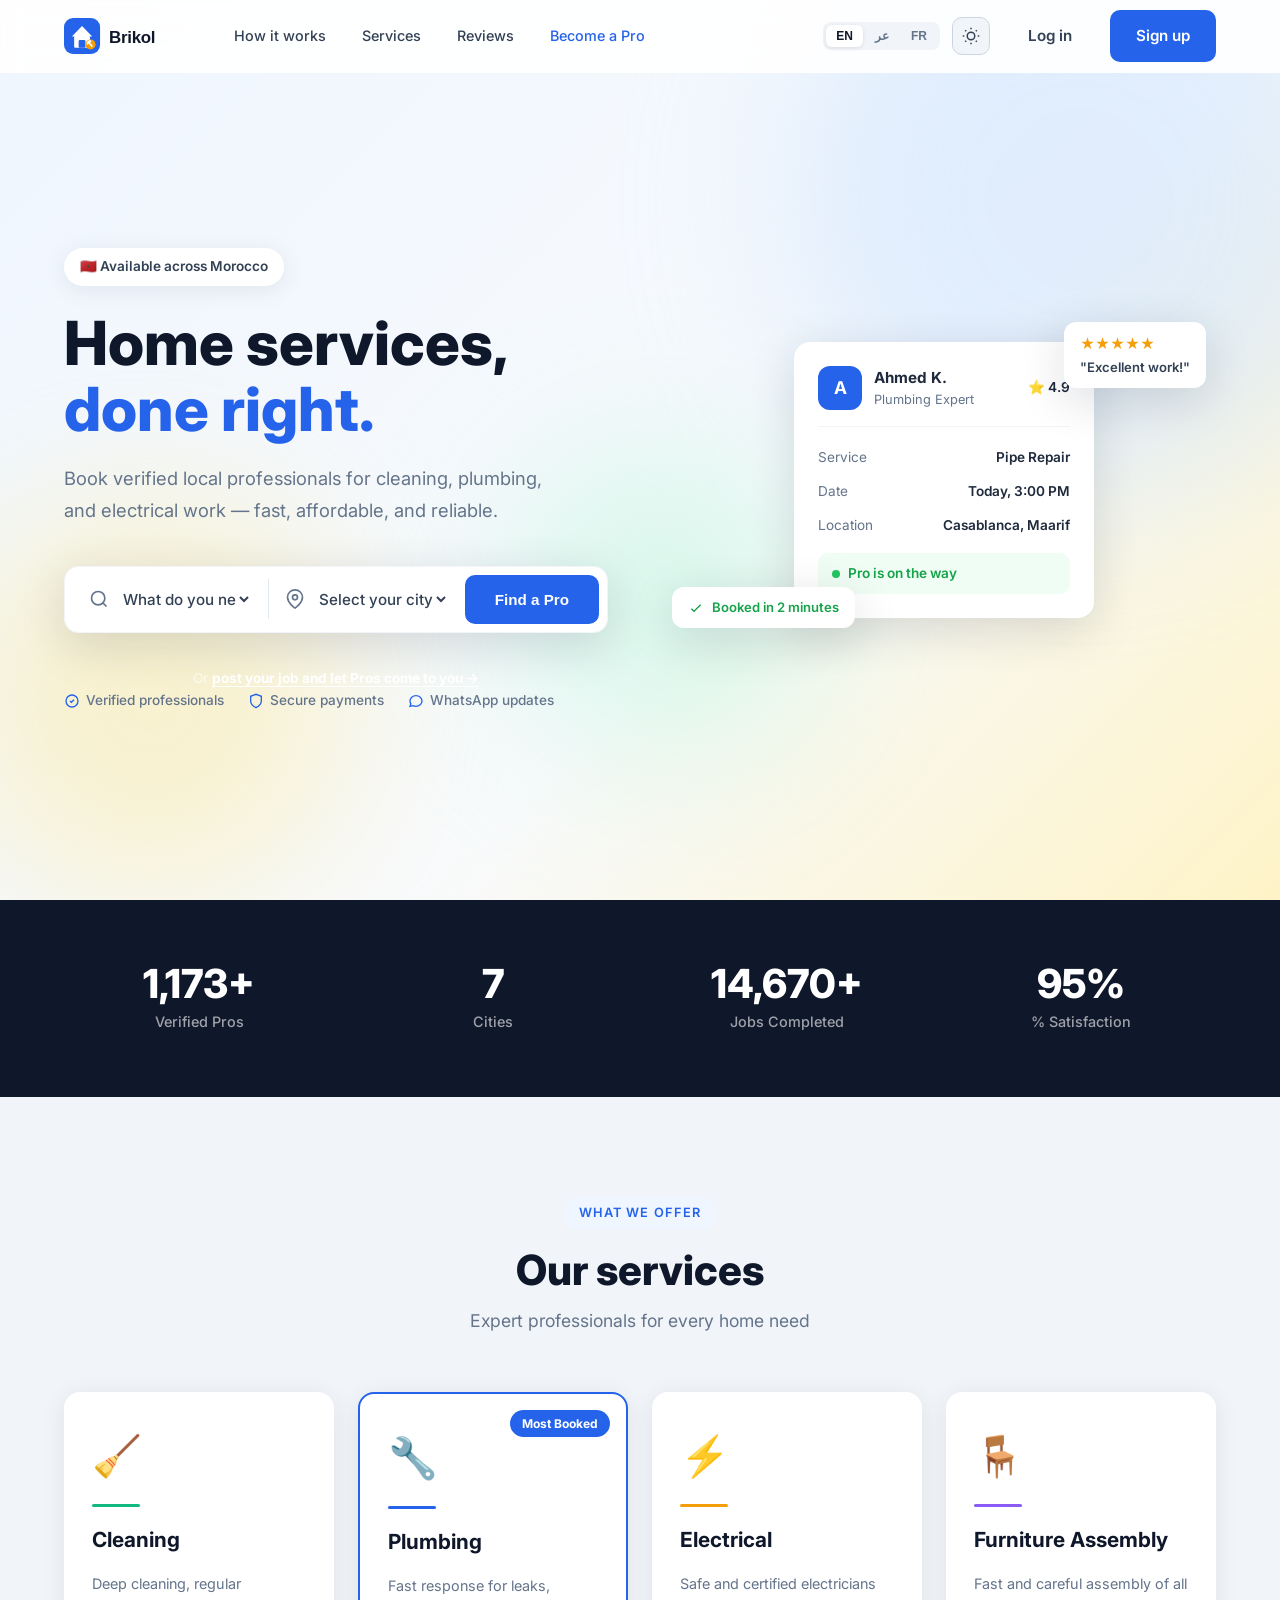
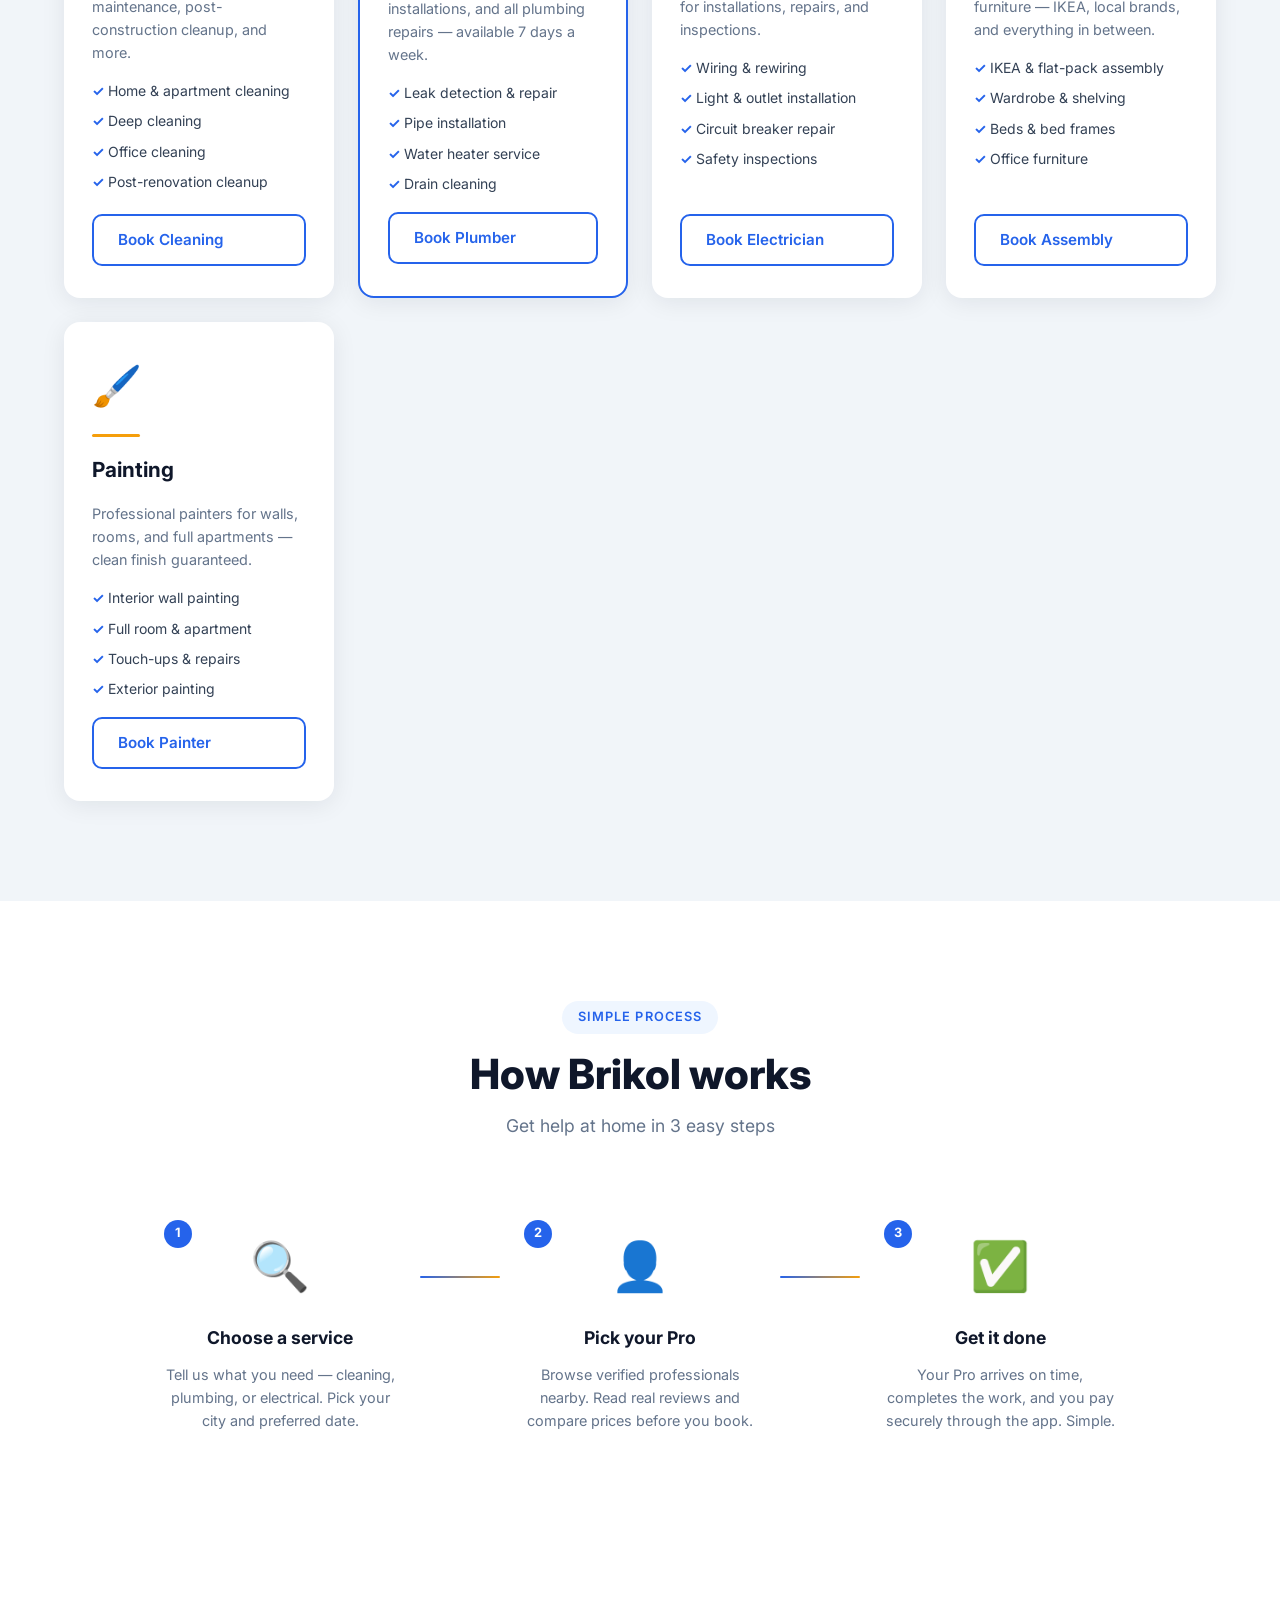
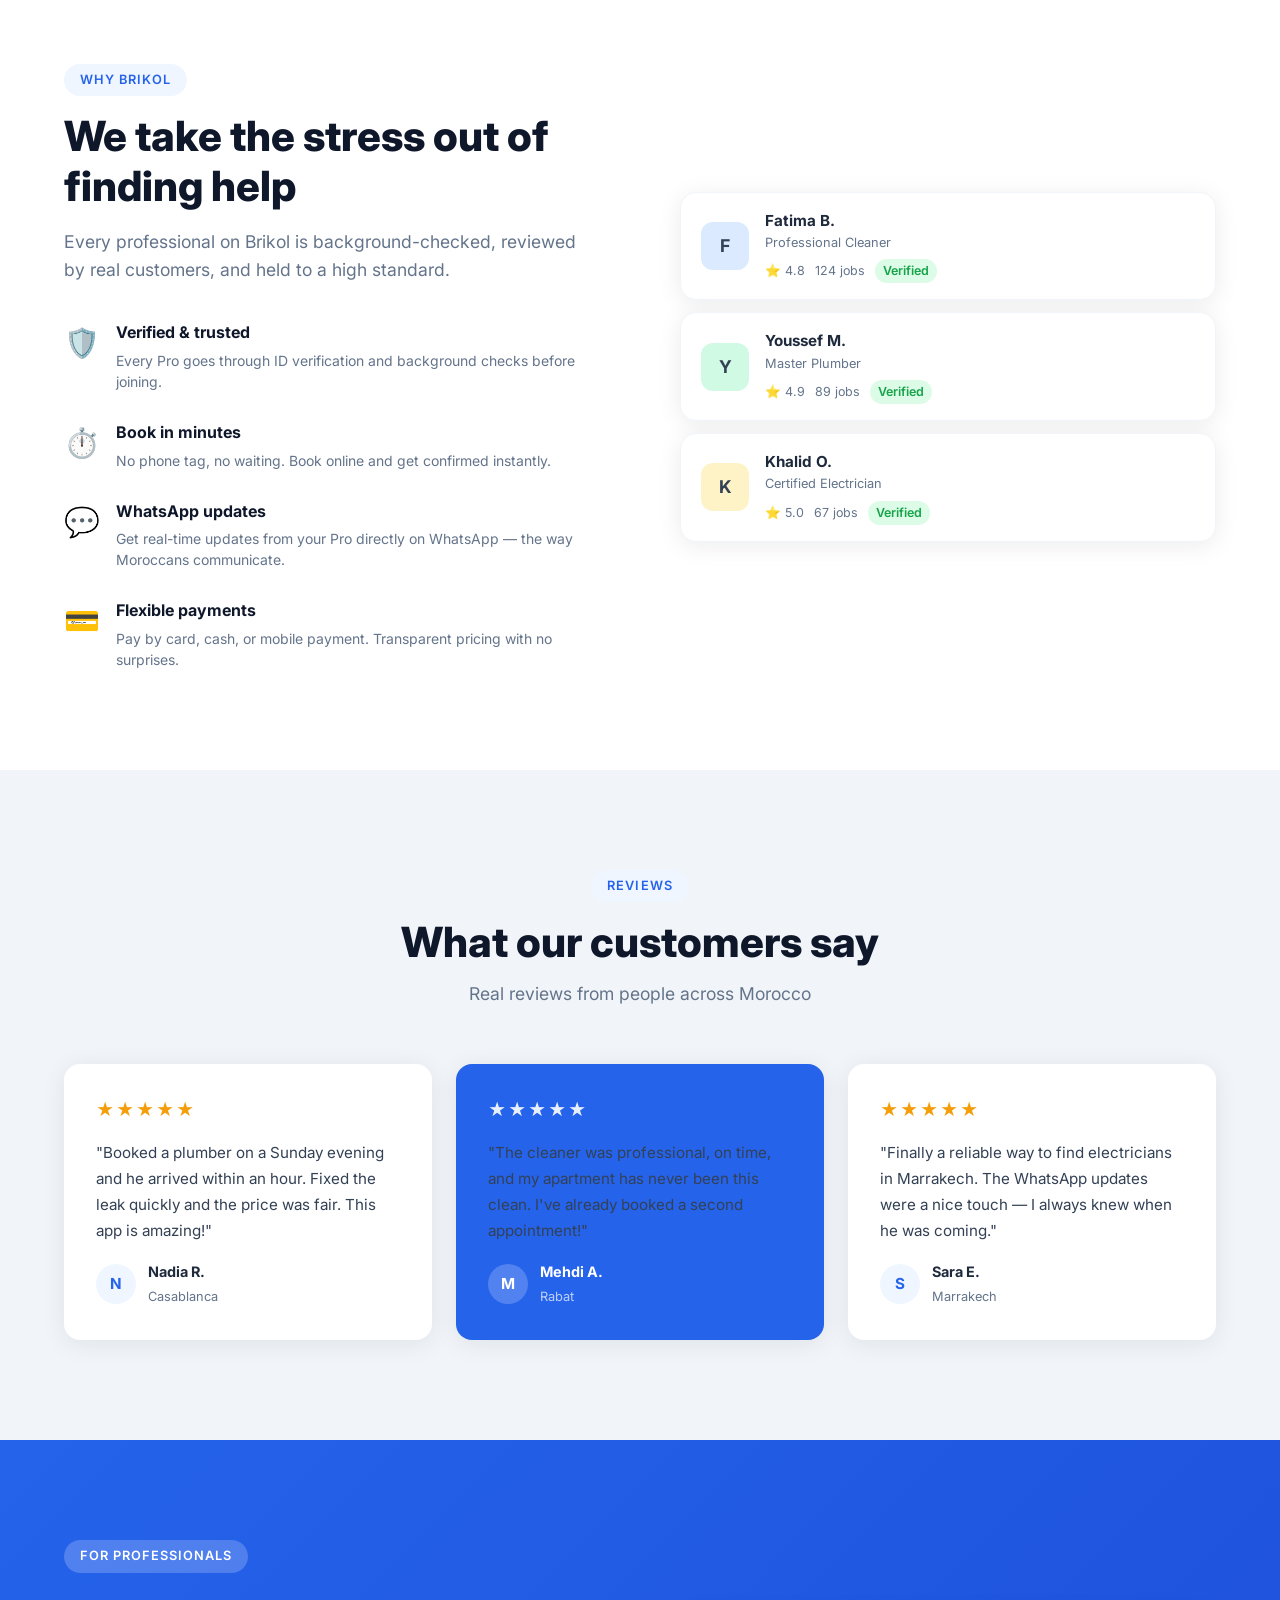
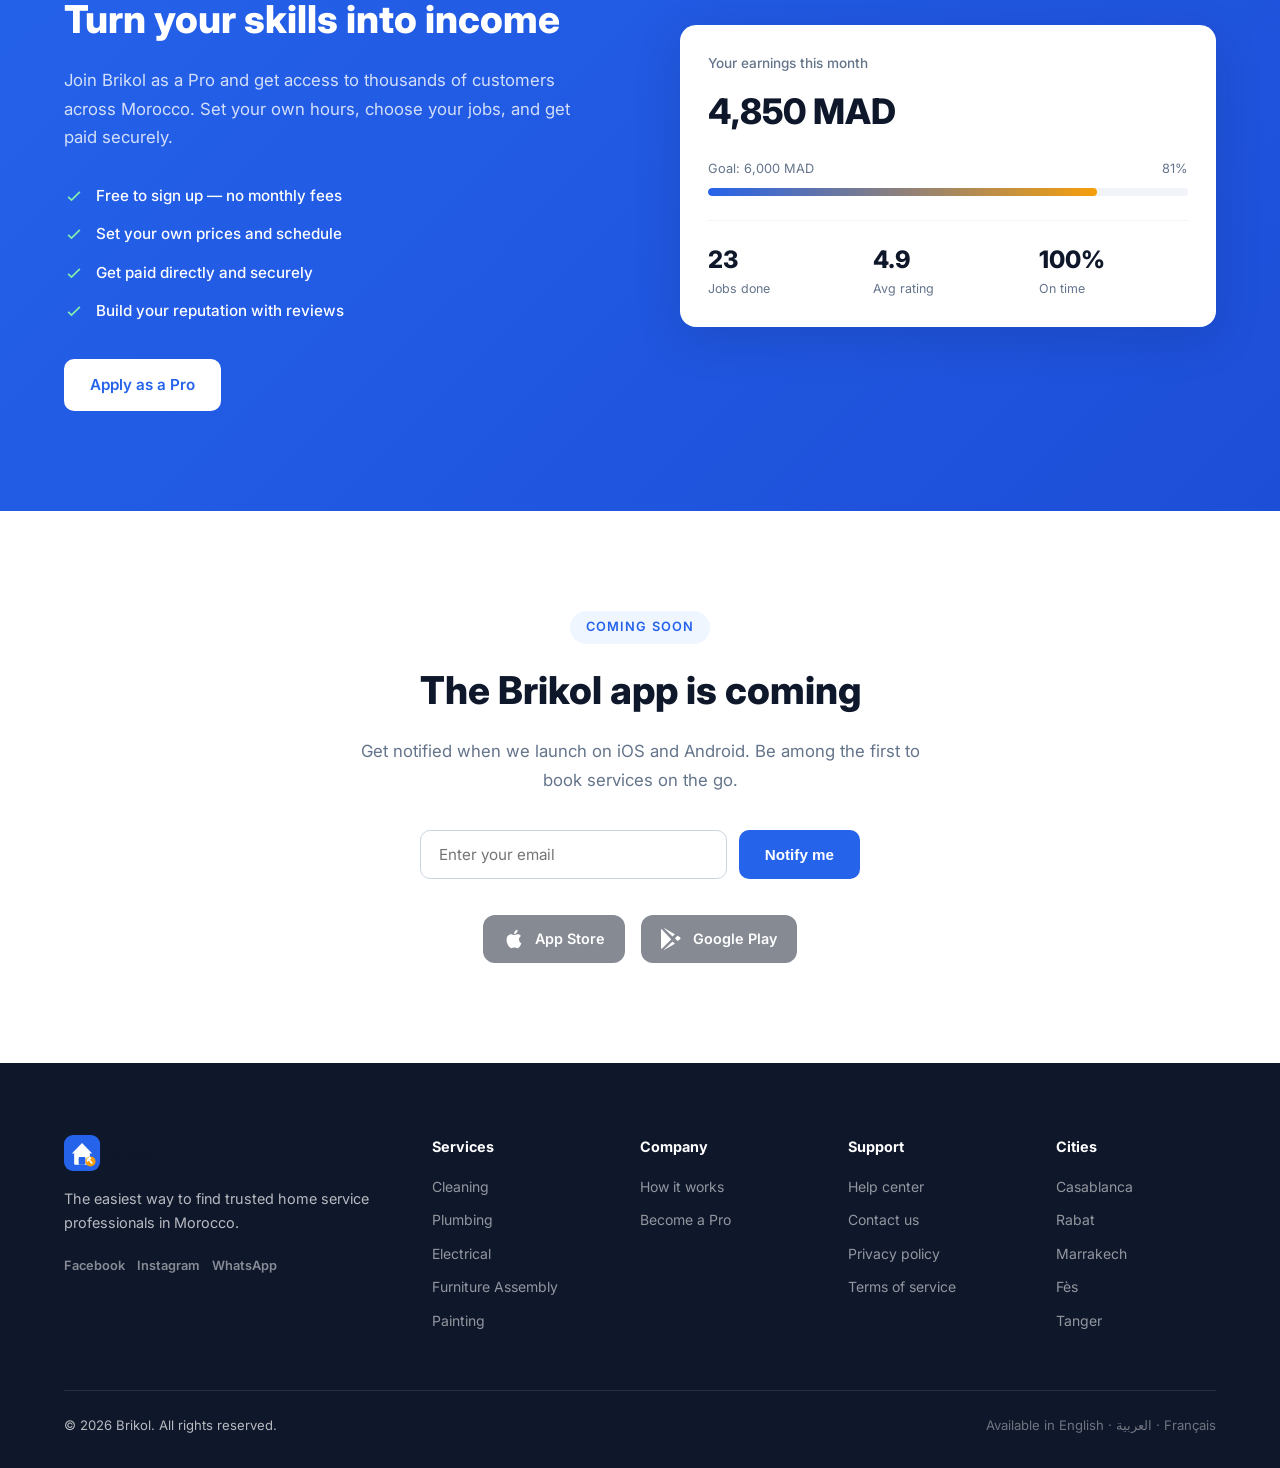
==== commit 4aa5f9f6: "Reorder homepage: services before how-it-works Action-first design — users land directly on services" ====
--- a/index.html
+++ b/index.html
@@ -195,39 +195,6 @@
         </div>
     </section>
 
-    <!-- How it works -->
-    <section class="how-it-works" id="how-it-works">
-        <div class="container">
-            <div class="section-header">
-                <div class="section-tag">Simple process</div>
-                <h2 class="section-title">How Brikol works</h2>
-                <p class="section-subtitle">Get help at home in 3 easy steps</p>
-            </div>
-            <div class="steps-grid">
-                <div class="step-card">
-                    <div class="step-number">1</div>
-                    <div class="step-icon">🔍</div>
-                    <h3>Choose a service</h3>
-                    <p>Tell us what you need — cleaning, plumbing, or electrical. Pick your city and preferred date.</p>
-                </div>
-                <div class="step-connector"></div>
-                <div class="step-card">
-                    <div class="step-number">2</div>
-                    <div class="step-icon">👤</div>
-                    <h3>Pick your Pro</h3>
-                    <p>Browse verified professionals nearby. Read real reviews and compare prices before you book.</p>
-                </div>
-                <div class="step-connector"></div>
-                <div class="step-card">
-                    <div class="step-number">3</div>
-                    <div class="step-icon">✅</div>
-                    <h3>Get it done</h3>
-                    <p>Your Pro arrives on time, completes the work, and you pay securely through the app. Simple.</p>
-                </div>
-            </div>
-        </div>
-    </section>
-
     <!-- Services -->
     <section class="services-section" id="services">
         <div class="container">
@@ -316,6 +283,39 @@
                         </ul>
                         <a href="service.html?type=painting" class="btn btn-outline">Book Painter</a>
                     </div>
+                </div>
+            </div>
+        </div>
+    </section>
+
+    <!-- How it works -->
+    <section class="how-it-works" id="how-it-works">
+        <div class="container">
+            <div class="section-header">
+                <div class="section-tag">Simple process</div>
+                <h2 class="section-title">How Brikol works</h2>
+                <p class="section-subtitle">Get help at home in 3 easy steps</p>
+            </div>
+            <div class="steps-grid">
+                <div class="step-card">
+                    <div class="step-number">1</div>
+                    <div class="step-icon">🔍</div>
+                    <h3>Choose a service</h3>
+                    <p>Tell us what you need — cleaning, plumbing, or electrical. Pick your city and preferred date.</p>
+                </div>
+                <div class="step-connector"></div>
+                <div class="step-card">
+                    <div class="step-number">2</div>
+                    <div class="step-icon">👤</div>
+                    <h3>Pick your Pro</h3>
+                    <p>Browse verified professionals nearby. Read real reviews and compare prices before you book.</p>
+                </div>
+                <div class="step-connector"></div>
+                <div class="step-card">
+                    <div class="step-number">3</div>
+                    <div class="step-icon">✅</div>
+                    <h3>Get it done</h3>
+                    <p>Your Pro arrives on time, completes the work, and you pay securely through the app. Simple.</p>
                 </div>
             </div>
         </div>
--- a/styles.css
+++ b/styles.css
@@ -1391,3 +1391,92 @@
 @media (max-width: 480px) {
     .footer-grid { grid-template-columns: 1fr !important; gap: 24px !important; }
 }
+
+/* ===== MOBILE-FIRST HOMEPAGE POLISH ===== */
+@media (max-width: 768px) {
+    /* Hero — punchier on mobile */
+    .hero {
+        padding: 120px 0 40px;
+        min-height: auto;
+    }
+    .hero-badge { margin-bottom: 20px; margin-top: 8px; }
+    .hero-title {
+        font-size: clamp(1.85rem, 7vw, 2.5rem);
+        line-height: 1.15;
+    }
+    .hero-subtitle {
+        font-size: 0.95rem;
+        line-height: 1.5;
+        margin-bottom: 24px;
+    }
+    .hero-badge { font-size: 0.75rem; }
+
+    /* Search bar — cleaner mobile look */
+    .search-bar {
+        padding: 12px;
+        gap: 10px;
+        box-shadow: 0 4px 24px rgba(0,0,0,0.08);
+    }
+    .search-field {
+        padding: 14px 16px;
+        background: var(--gray-100);
+        border-radius: 10px;
+    }
+    .search-field label {
+        font-size: 0.7rem;
+        margin-bottom: 2px;
+    }
+    .search-select { font-size: 0.9rem; }
+    .search-btn {
+        padding: 14px;
+        font-size: 0.95rem;
+        border-radius: 10px;
+        font-weight: 700;
+    }
+
+    /* Section headings — tighter */
+    section h2,
+    .section-title { font-size: 1.5rem !important; }
+    .section-subtitle { font-size: 0.9rem !important; }
+    section { padding: 60px 0 !important; }
+
+    /* Service cards — tighter, more thumb-friendly */
+    .services-grid {
+        grid-template-columns: 1fr !important;
+        gap: 14px;
+        padding: 0 16px;
+    }
+    .service-card-inner { padding: 22px 20px; gap: 12px; }
+    .service-card h3 { font-size: 1.15rem; }
+    .service-card p { font-size: 0.85rem; }
+    .service-list li { font-size: 0.85rem; }
+
+    /* Stats — bigger, more legible */
+    .stats-grid { gap: 12px; padding: 0 16px; }
+    .stat-number { font-size: 1.8rem !important; }
+    .stat-label { font-size: 0.75rem !important; }
+
+    /* Steps */
+    .step-card { max-width: 360px; padding: 24px 20px; }
+    .step-card h3 { font-size: 1.05rem; }
+
+    /* Testimonials */
+    .testimonial-card { padding: 24px 20px; }
+    .testimonial-text { font-size: 0.9rem; line-height: 1.6; }
+
+    /* Become a Pro */
+    .become-pro-content h2 { font-size: 1.6rem; }
+    .become-pro-content p { font-size: 0.95rem; }
+    .pro-benefits { gap: 12px; }
+    .pro-benefit { font-size: 0.9rem; }
+
+    /* Container padding */
+    .container { padding-left: 16px; padding-right: 16px; }
+}
+
+@media (max-width: 480px) {
+    .hero-title { font-size: 1.7rem; }
+    .hero-cta-row { flex-direction: column; gap: 10px; }
+    .hero-cta-row .btn { width: 100%; }
+    section h2 { font-size: 1.35rem !important; }
+}
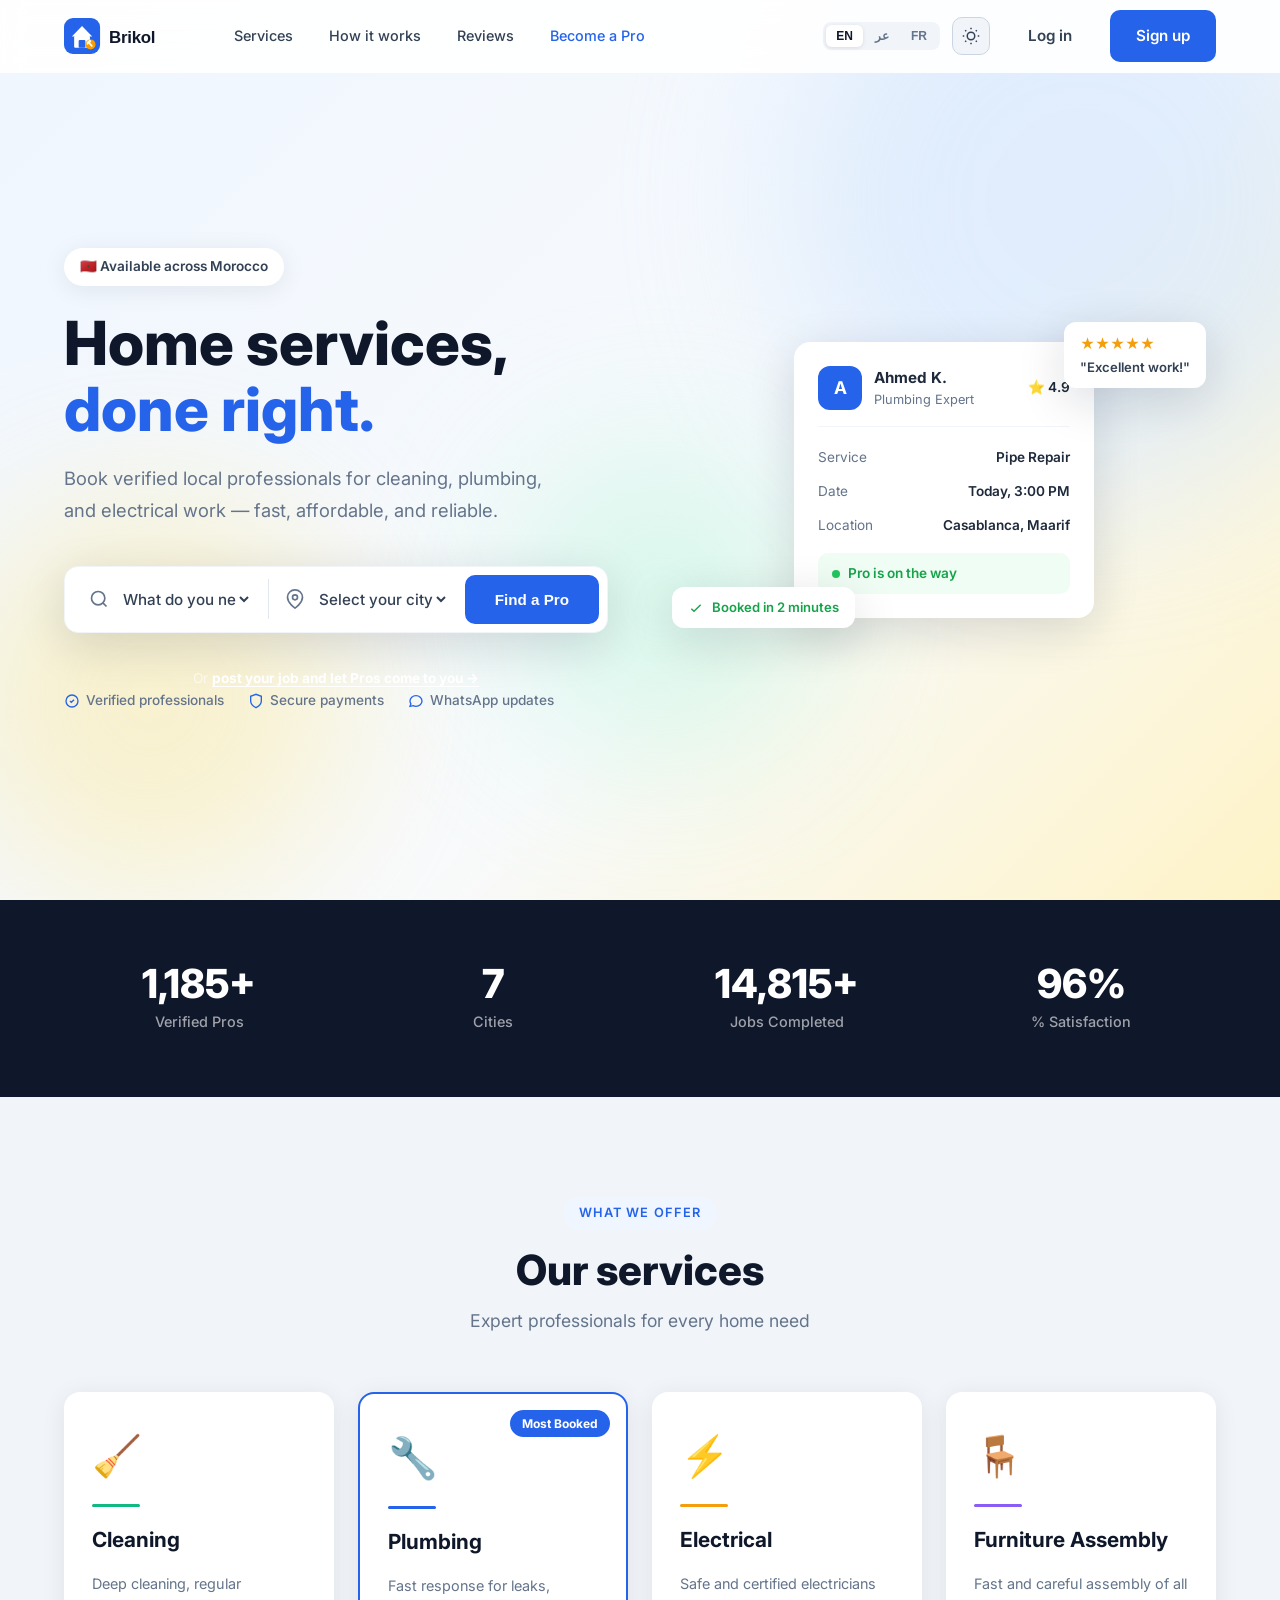
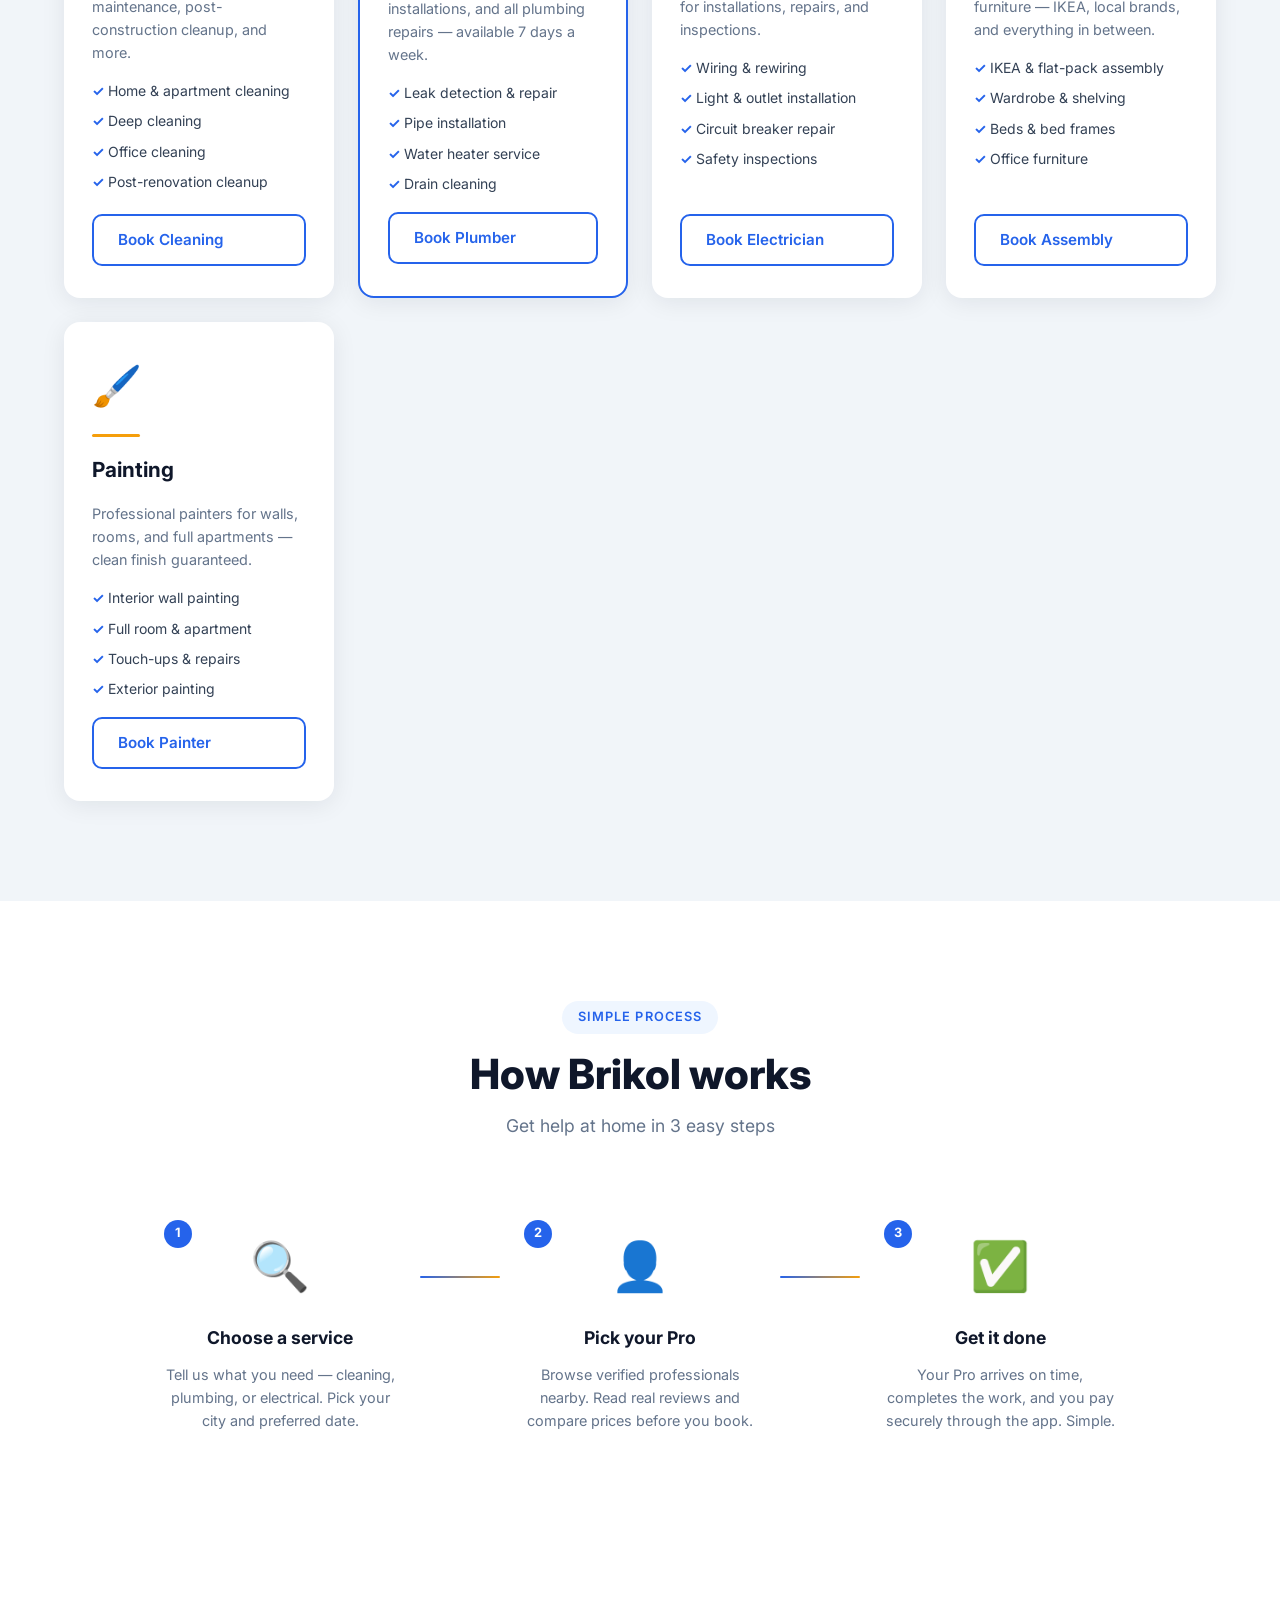
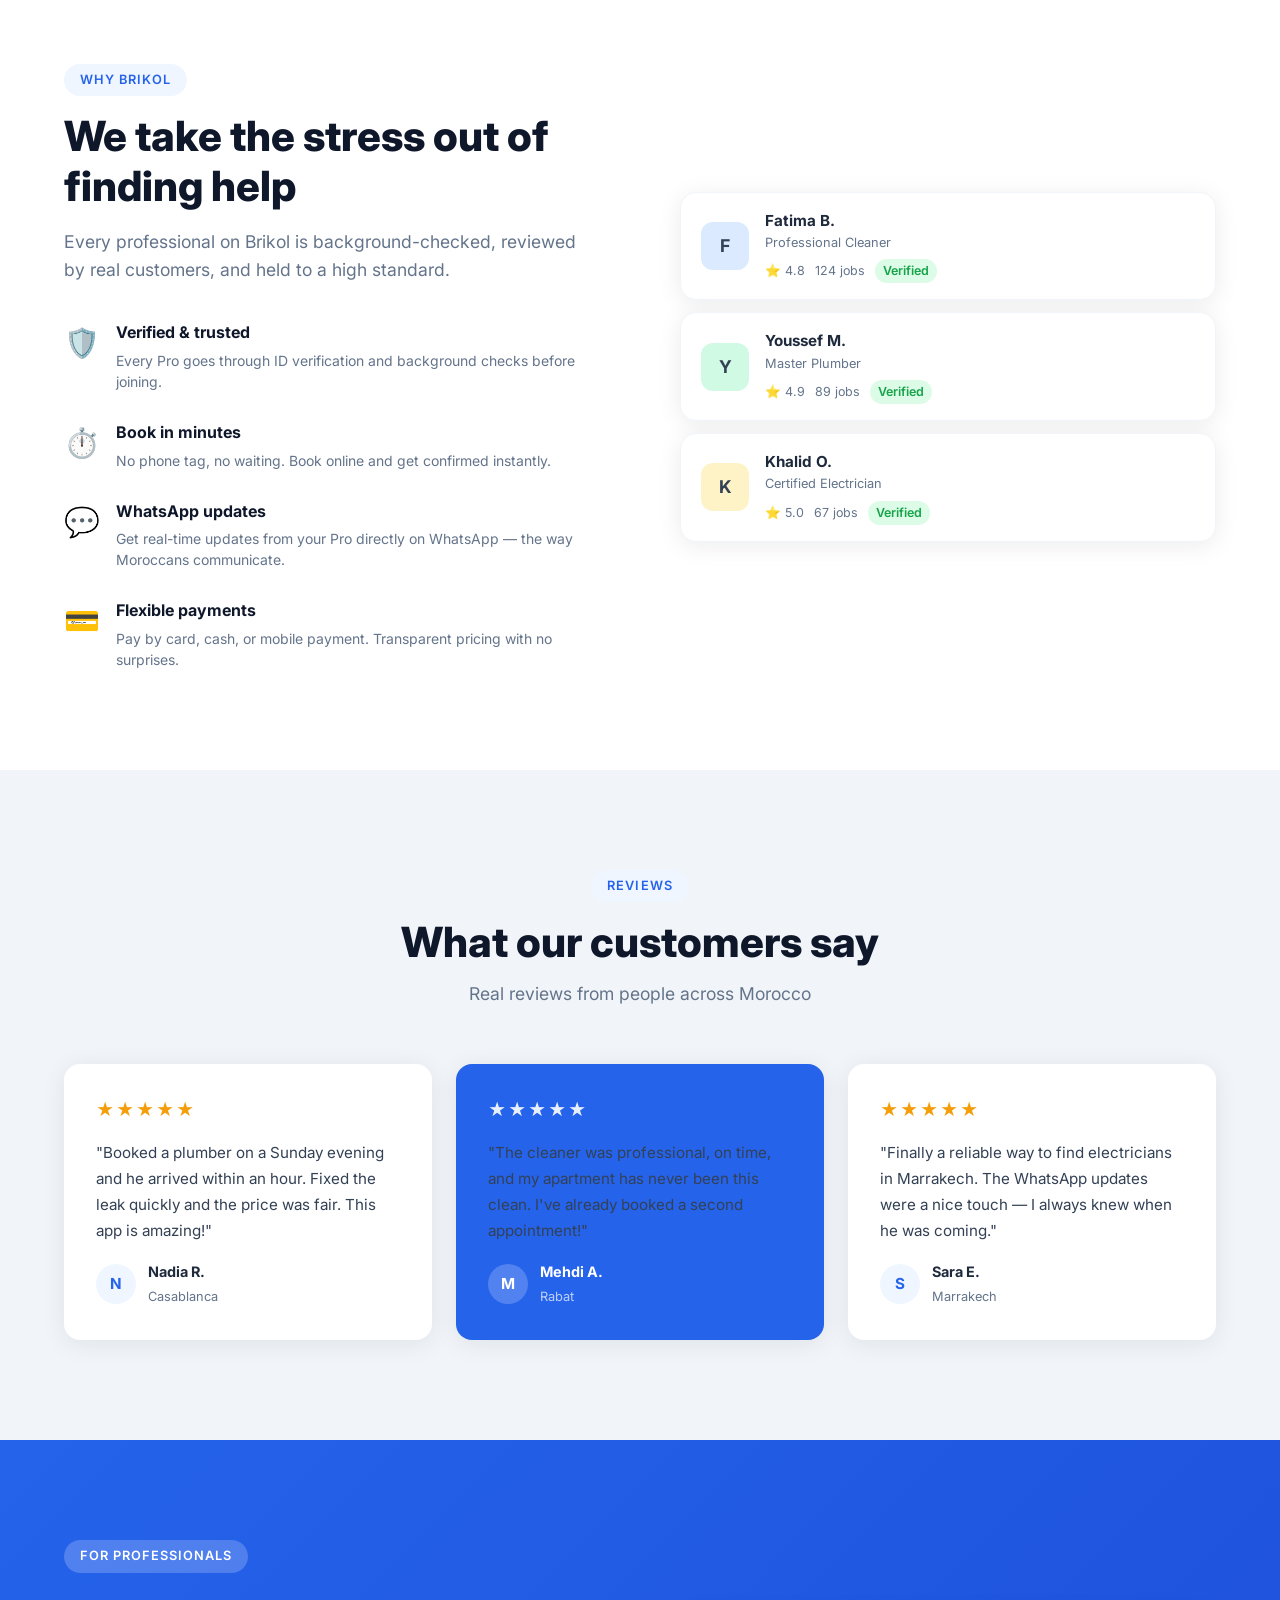
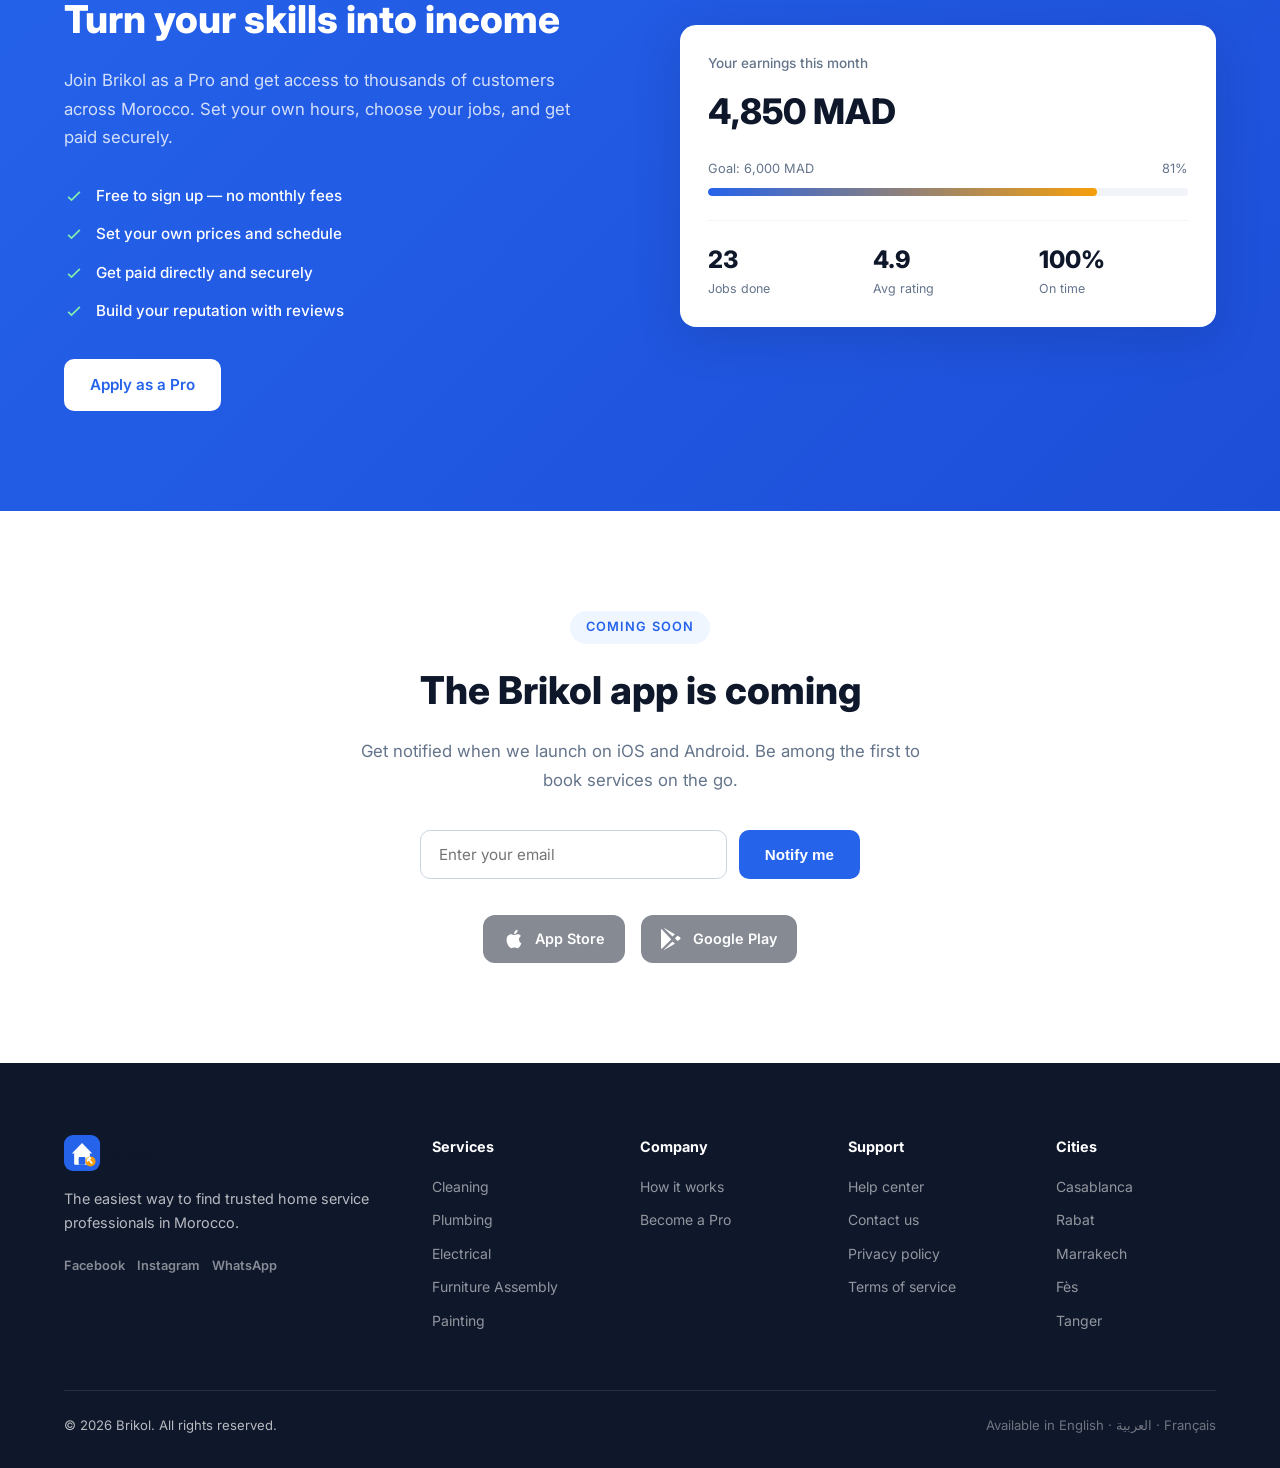
==== commit 92db86ae: "Swap nav order: Services before How it works Action-first navigation — matches the homepage section " ====
--- a/index.html
+++ b/index.html
@@ -20,8 +20,8 @@
                 <img src="logo.svg" height="36" alt="Brikol">
             </a>
             <ul class="nav-links">
+                <li><a href="#services">Services</a></li>
                 <li><a href="#how-it-works">How it works</a></li>
-                <li><a href="#services">Services</a></li>
                 <li><a href="#testimonials">Reviews</a></li>
                 <li><a href="#become-tasker" class="nav-tasker">Become a Pro</a></li>
             </ul>
@@ -44,8 +44,8 @@
         </div>
         <!-- Mobile menu -->
         <div class="mobile-menu" id="mobileMenu">
+            <a href="#services">Services</a>
             <a href="#how-it-works">How it works</a>
-            <a href="#services">Services</a>
             <a href="#testimonials">Reviews</a>
             <a href="#become-tasker">Become a Pro</a>
             <div class="mobile-actions">
--- a/styles.css
+++ b/styles.css
@@ -1399,7 +1399,14 @@
         padding: 120px 0 40px;
         min-height: auto;
     }
-    .hero-badge { margin-bottom: 20px; margin-top: 8px; }
+    .hero-content { text-align: center; }
+    .hero-badge {
+        margin-bottom: 20px;
+        margin-top: 8px;
+        margin-left: auto;
+        margin-right: auto;
+    }
+    .hero-subtitle { margin-left: auto; margin-right: auto; max-width: 480px; }
     .hero-title {
         font-size: clamp(1.85rem, 7vw, 2.5rem);
         line-height: 1.15;
@@ -1480,3 +1487,9 @@
     .hero-cta-row .btn { width: 100%; }
     section h2 { font-size: 1.35rem !important; }
 }
+
+/* Mobile: more opaque navbar so scrolled content doesn't bleed through */
+@media (max-width: 768px) {
+    .navbar { background: rgba(255,255,255,0.98); }
+}
+[data-theme="dark"] .navbar { background: rgba(15,23,42,0.98); }
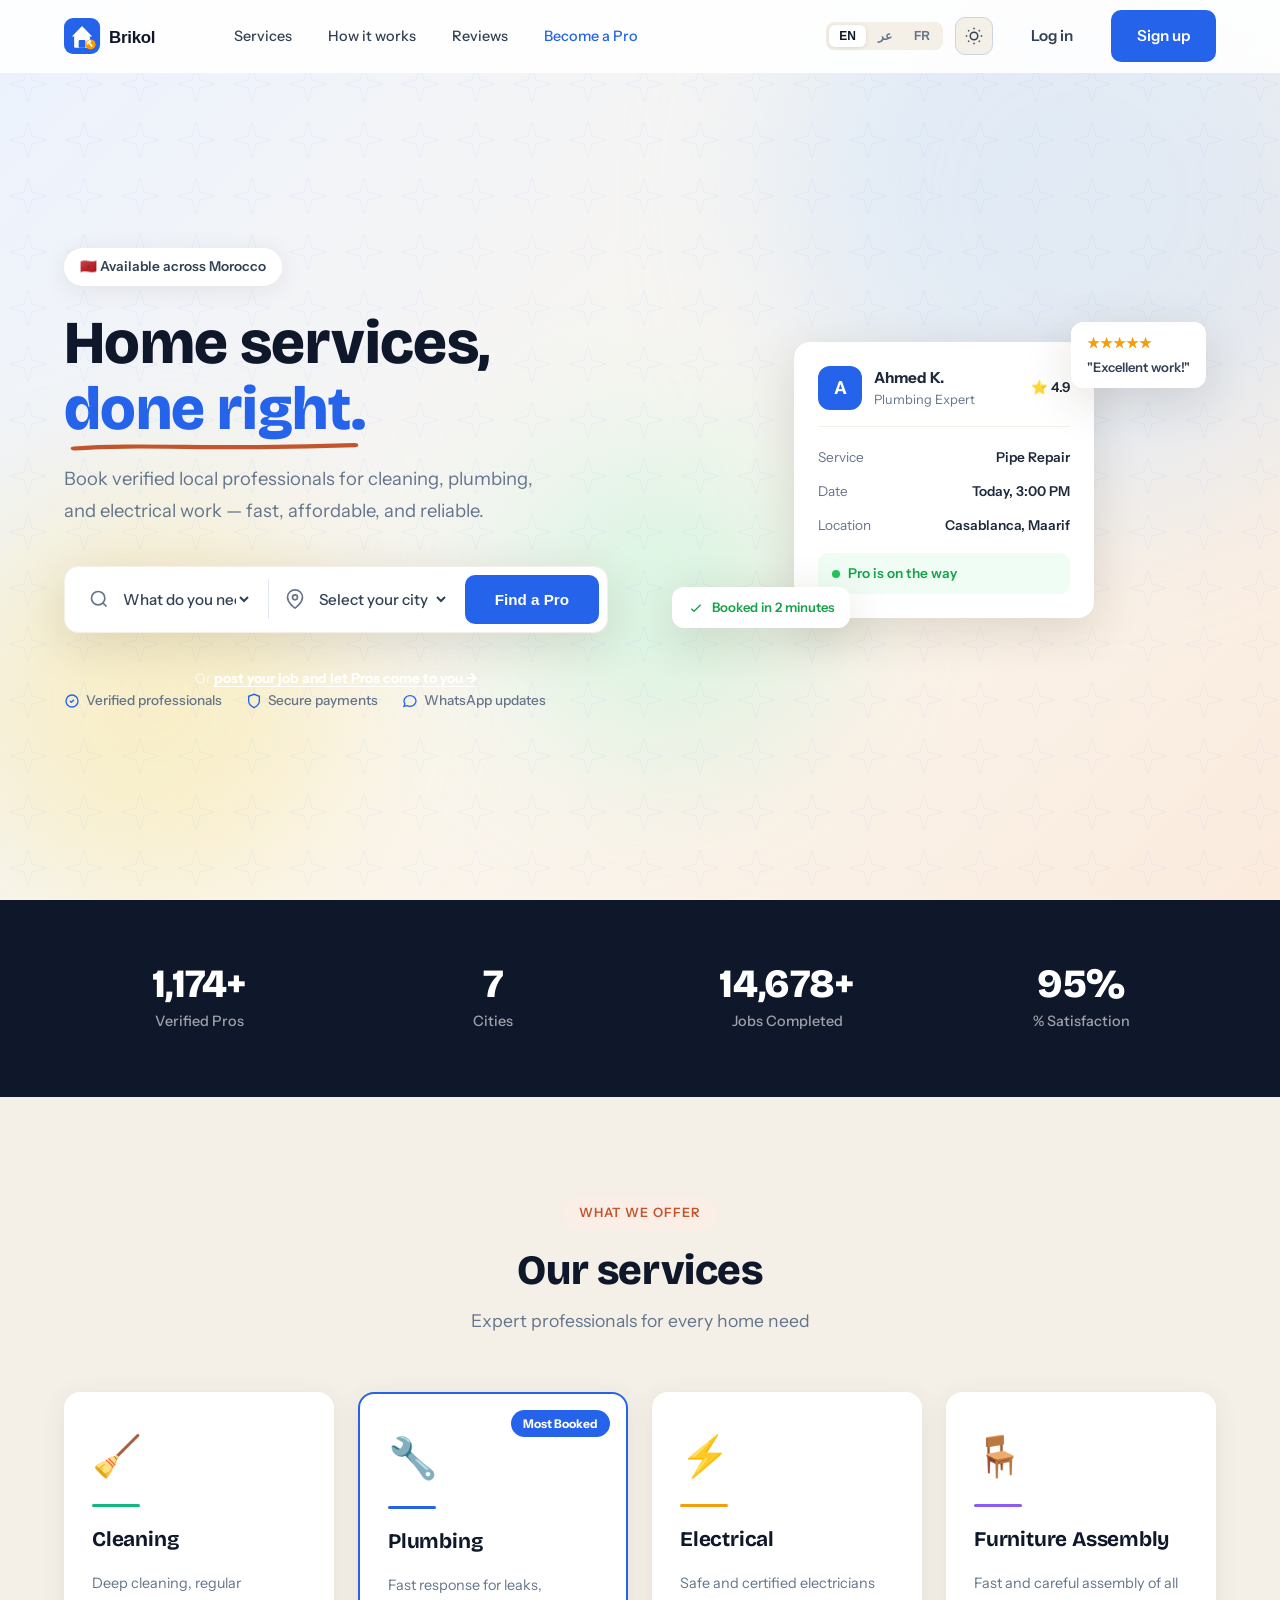
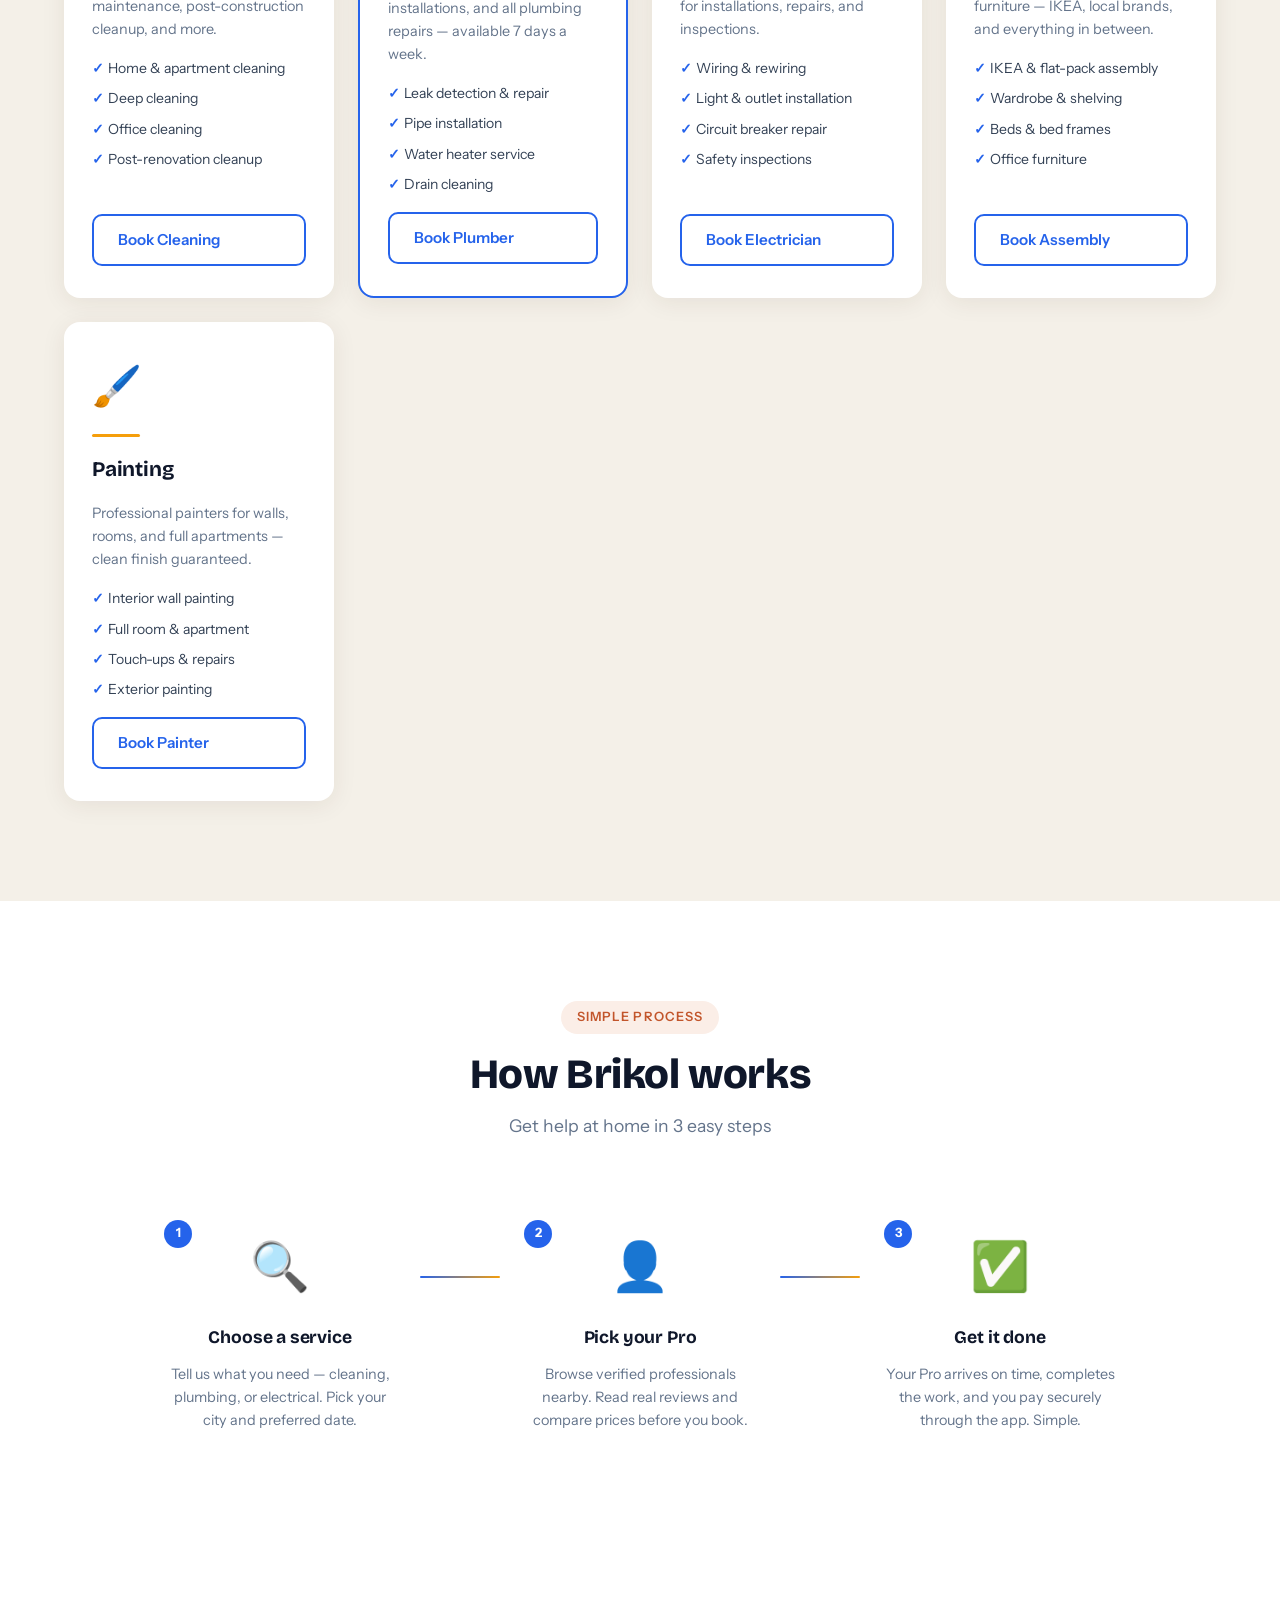
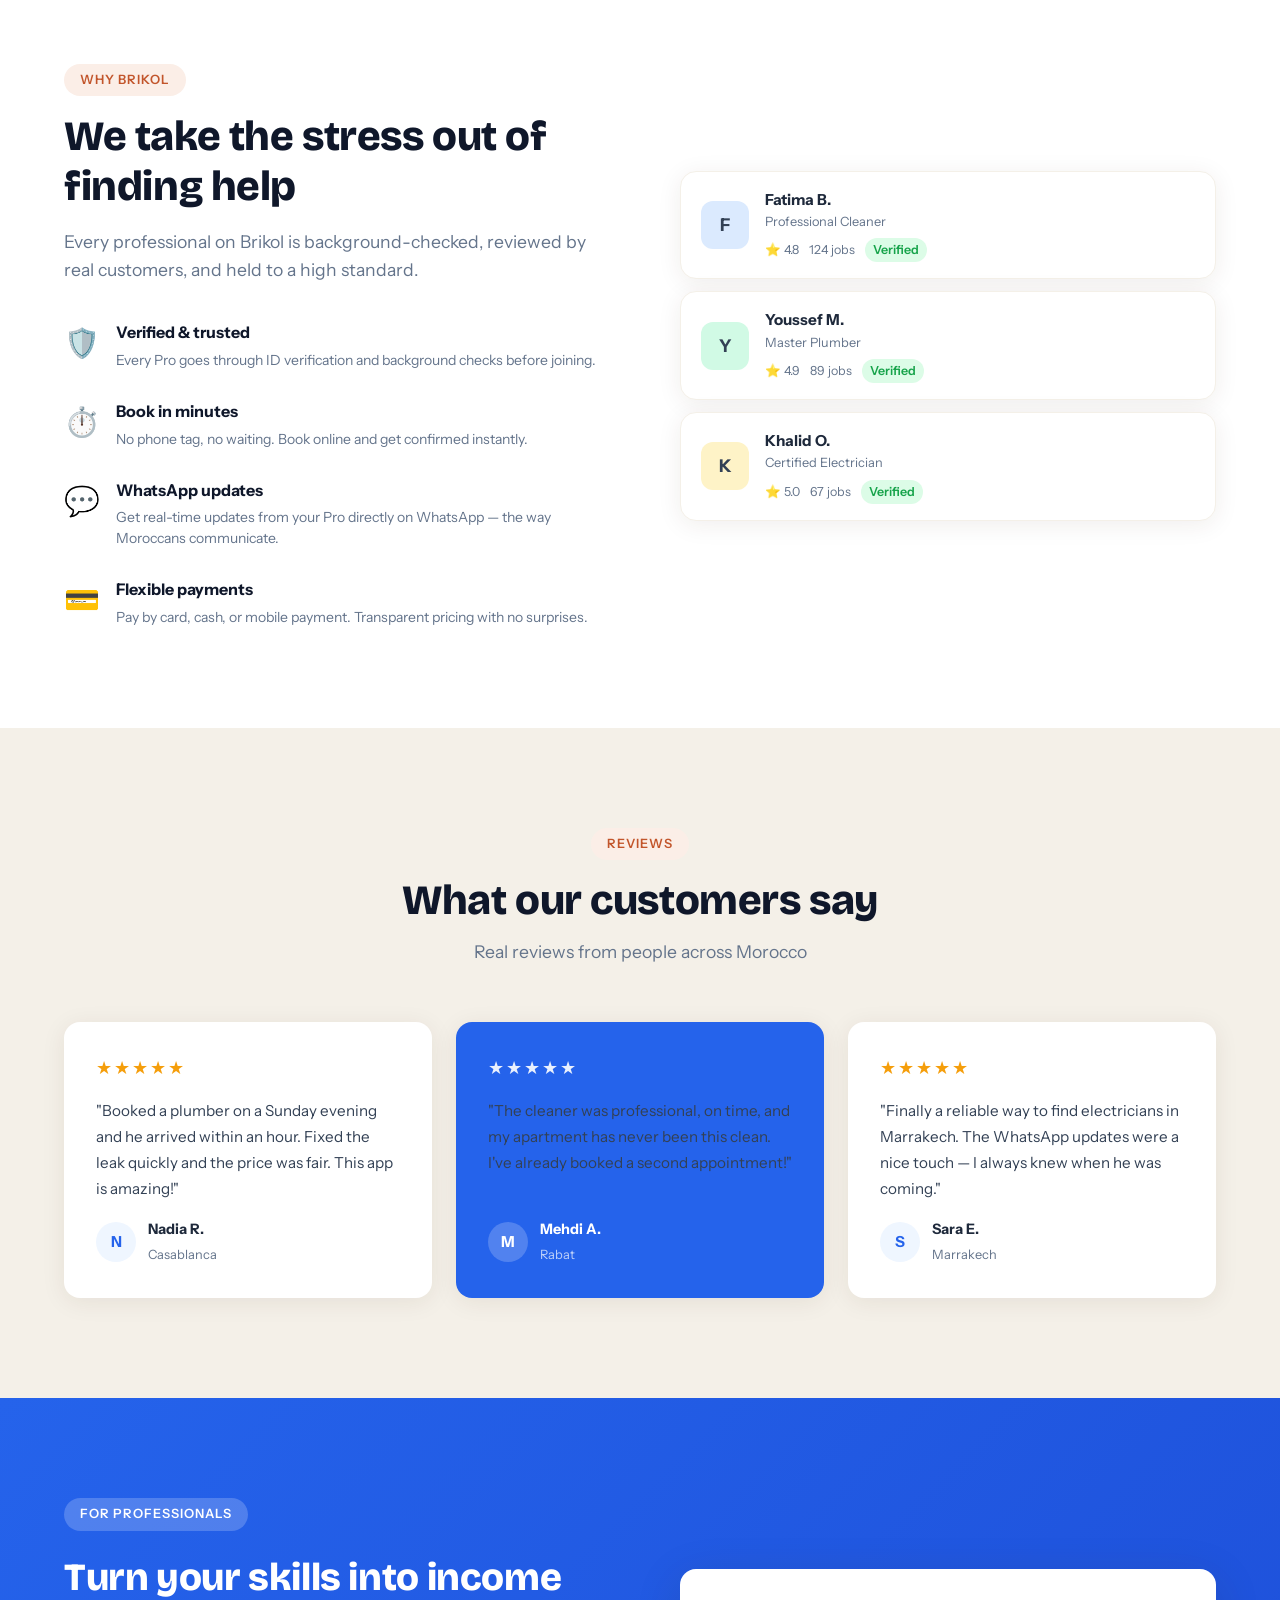
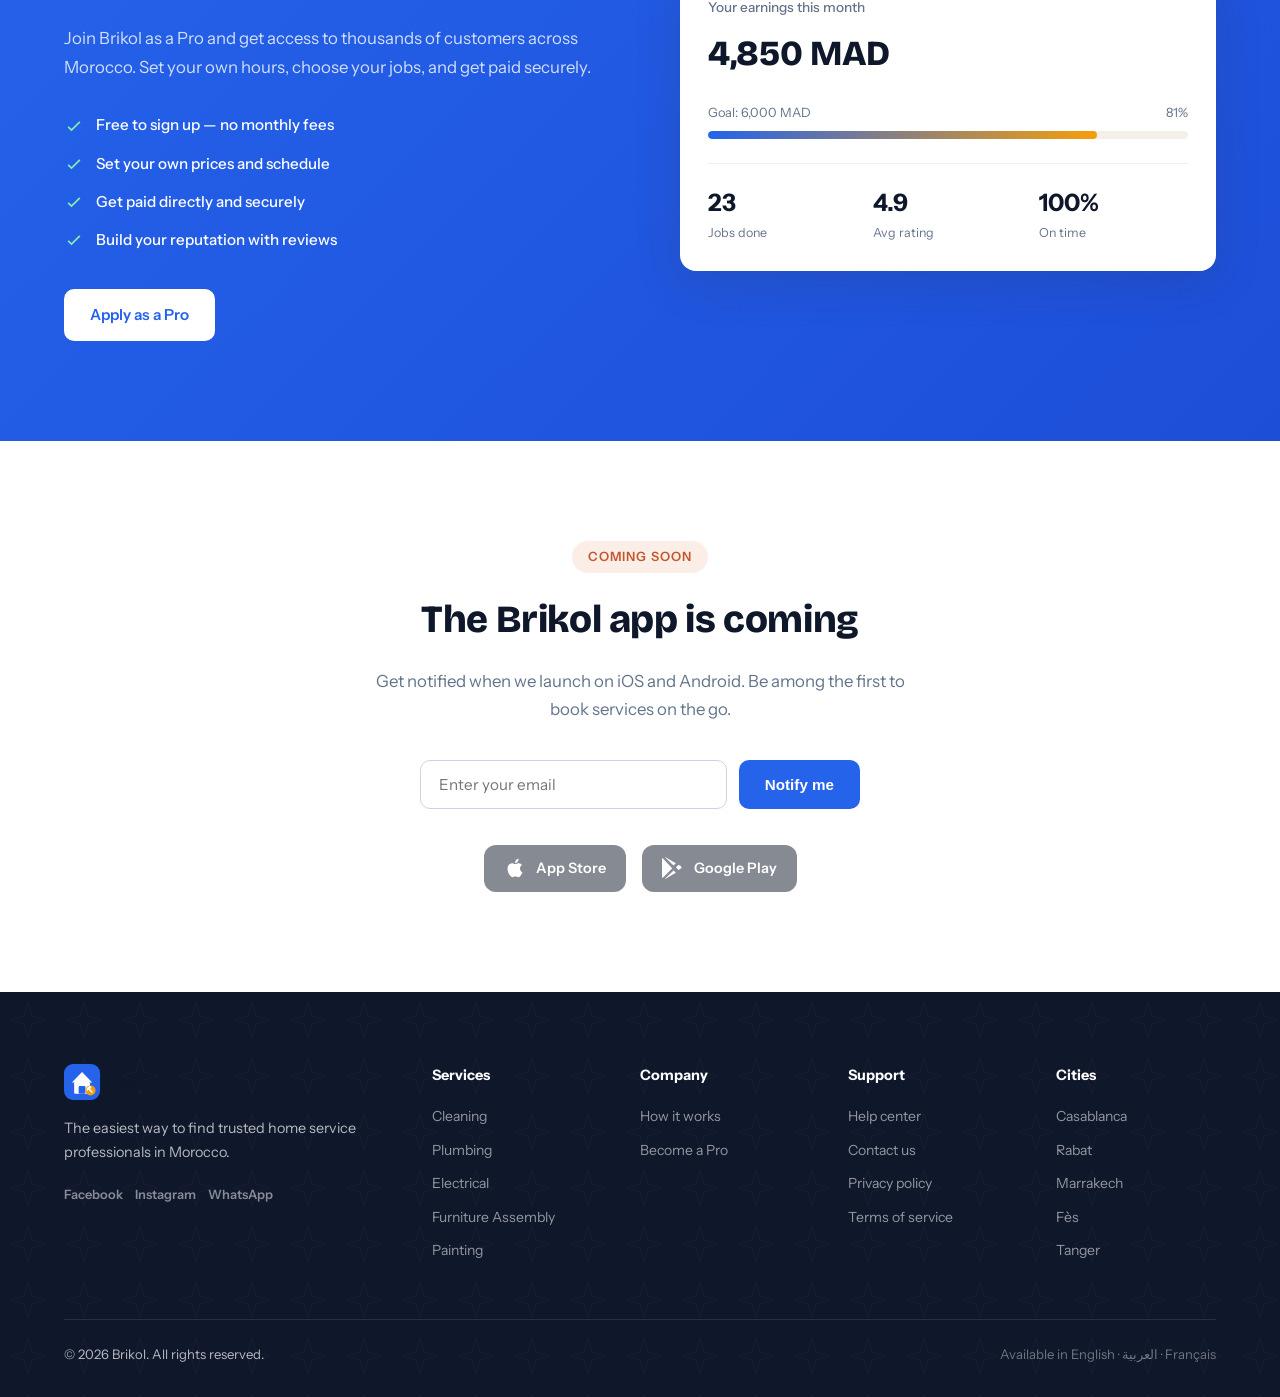
==== commit 4650b6b6: "Visual identity pass: Moroccan craft, modern trust - Typography: Bricolage Grotesque for headings (t" ====
--- a/index.html
+++ b/index.html
@@ -8,7 +8,7 @@
     <link rel="stylesheet" href="styles.css">
     <link rel="preconnect" href="https://fonts.googleapis.com">
     <link rel="preconnect" href="https://fonts.gstatic.com" crossorigin>
-    <link href="https://fonts.googleapis.com/css2?family=Inter:wght@300;400;500;600;700;800&display=swap" rel="stylesheet">
+    <link href="https://fonts.googleapis.com/css2?family=Bricolage+Grotesque:opsz,wght@12..96,400..800&family=Instrument+Sans:wght@400;500;600;700&display=swap" rel="stylesheet">
 </head>
 <body>
 
--- a/styles.css
+++ b/styles.css
@@ -6,20 +6,23 @@
     --primary-dark: #1D4ED8;
     --primary-light: #EFF6FF;
     --accent: #F59E0B;
+    --terracotta: #C2552B;      /* Moroccan clay — warm accent */
+    --terracotta-light: #FBEEE7;
+    --sand: #FAF6EF;            /* warm page tint */
     --dark: #0F172A;
     --gray-900: #1E293B;
     --gray-700: #334155;
     --gray-500: #64748B;
     --gray-300: #CBD5E1;
-    --gray-100: #F1F5F9;
+    --gray-100: #F4F0E8;        /* warmed from cool slate to sand */
     --white: #FFFFFF;
     --cleaning: #10B981;
     --plumbing: #2563EB;
     --electricity: #F59E0B;
     --radius: 16px;
     --radius-sm: 10px;
-    --shadow: 0 4px 24px rgba(15,23,42,0.08);
-    --shadow-lg: 0 12px 48px rgba(15,23,42,0.14);
+    --shadow: 0 4px 24px rgba(60,42,20,0.08);
+    --shadow-lg: 0 12px 48px rgba(60,42,20,0.14);
 }
 
 /* ===== DARK MODE VARIABLES ===== */
@@ -32,6 +35,9 @@
     --gray-100: #1E293B;
     --white: #0F172A;
     --primary-light: #1E3A5F;
+    --terracotta: #E8744A;
+    --terracotta-light: #2D1A0E;
+    --sand: #0F172A;
     --shadow: 0 4px 24px rgba(0,0,0,0.3);
     --shadow-lg: 0 12px 48px rgba(0,0,0,0.4);
 }
@@ -129,11 +135,21 @@
 html { scroll-behavior: smooth; }
 
 body {
-    font-family: 'Inter', -apple-system, BlinkMacSystemFont, sans-serif;
+    font-family: 'Instrument Sans', -apple-system, BlinkMacSystemFont, sans-serif;
     color: var(--gray-900);
     background: var(--white);
     line-height: 1.6;
     overflow-x: hidden;
+}
+
+/* Display typeface — Bricolage Grotesque, the font that shares Brikol's roots
+   (bricolage = handiwork). Used for all headings and brand moments. */
+h1, h2, h3,
+.hero-title, .section-title, .logo,
+.stat-number, .earnings-amount,
+.pj-header-title, .pp-name {
+    font-family: 'Bricolage Grotesque', 'Instrument Sans', sans-serif;
+    letter-spacing: -0.01em;
 }
 
 a { text-decoration: none; color: inherit; }
@@ -194,8 +210,8 @@
 .section-tag {
     display: inline-block;
     padding: 6px 16px;
-    background: var(--primary-light);
-    color: var(--primary);
+    background: var(--terracotta-light);
+    color: var(--terracotta);
     border-radius: 100px;
     font-size: 0.8rem;
     font-weight: 600;
@@ -373,8 +389,21 @@
     position: absolute;
     inset: 0;
     z-index: 0;
-    background: linear-gradient(135deg, #EFF6FF 0%, #F8FAFC 60%, #FEF3C7 100%);
-}
+    background: linear-gradient(135deg, #EBF2FE 0%, #FAF6EF 55%, #FAEBDD 100%);
+}
+
+/* Zellige-inspired eight-point star lattice, whisper-quiet */
+.hero-bg::after {
+    content: '';
+    position: absolute;
+    inset: 0;
+    background-image: url("data:image/svg+xml,%3Csvg width='56' height='56' viewBox='0 0 56 56' xmlns='http://www.w3.org/2000/svg'%3E%3Cg fill='none' stroke='%232563EB' stroke-width='1'%3E%3Cpath d='M28 10 L32 24 L46 28 L32 32 L28 46 L24 32 L10 28 L24 24 Z'/%3E%3C/g%3E%3C/svg%3E");
+    background-size: 56px 56px;
+    opacity: 0.05;
+    pointer-events: none;
+}
+
+[data-theme="dark"] .hero-bg::after { opacity: 0.04; }
 
 .hero-blob {
     position: absolute;
@@ -419,6 +448,21 @@
 
 .hero-title .highlight {
     color: var(--primary);
+    position: relative;
+    white-space: nowrap;
+}
+
+/* Hand-drawn terracotta underline beneath the highlight */
+.hero-title .highlight::after {
+    content: '';
+    position: absolute;
+    left: 2%;
+    bottom: -6px;
+    width: 96%;
+    height: 10px;
+    background-image: url("data:image/svg+xml,%3Csvg viewBox='0 0 200 12' xmlns='http://www.w3.org/2000/svg' preserveAspectRatio='none'%3E%3Cpath d='M3 9 C 50 3, 100 11, 197 5' fill='none' stroke='%23C2552B' stroke-width='5' stroke-linecap='round'/%3E%3C/svg%3E");
+    background-size: 100% 100%;
+    background-repeat: no-repeat;
 }
 
 .hero-subtitle {
@@ -1037,10 +1081,15 @@
 }
 
 .earnings-card {
-    background: white;
+    background: var(--white);
     border-radius: var(--radius);
     padding: 28px;
     box-shadow: var(--shadow-lg);
+}
+
+[data-theme="dark"] .earnings-card {
+    background: #1E293B;
+    border: 1px solid #334155;
 }
 
 .earnings-title {
@@ -1174,7 +1223,20 @@
     background: #0F172A;
     color: rgba(255,255,255,0.7);
     padding: 72px 0 32px;
-}
+    position: relative;
+}
+
+.footer::before {
+    content: '';
+    position: absolute;
+    inset: 0;
+    background-image: url("data:image/svg+xml,%3Csvg width='56' height='56' viewBox='0 0 56 56' xmlns='http://www.w3.org/2000/svg'%3E%3Cg fill='none' stroke='%23FFFFFF' stroke-width='1'%3E%3Cpath d='M28 10 L32 24 L46 28 L32 32 L28 46 L24 32 L10 28 L24 24 Z'/%3E%3C/g%3E%3C/svg%3E");
+    background-size: 56px 56px;
+    opacity: 0.03;
+    pointer-events: none;
+}
+
+.footer .container { position: relative; }
 
 [data-theme="dark"] .footer {
     background: #020817;
@@ -1493,3 +1555,91 @@
     .navbar { background: rgba(255,255,255,0.98); }
 }
 [data-theme="dark"] .navbar { background: rgba(15,23,42,0.98); }
+
+/* ===== ANIMATIONS ===== */
+
+/* Hero entrance — staggered slide-up on page load */
+@keyframes heroIn {
+    from { opacity: 0; transform: translateY(24px); }
+    to   { opacity: 1; transform: translateY(0); }
+}
+
+.hero-badge    { animation: heroIn 0.6s ease 0.05s backwards; }
+.hero-title    { animation: heroIn 0.6s ease 0.15s backwards; }
+.hero-subtitle { animation: heroIn 0.6s ease 0.25s backwards; }
+.search-bar    { animation: heroIn 0.6s ease 0.35s backwards; }
+.hero-trust    { animation: heroIn 0.6s ease 0.45s backwards; }
+.hero-visual   { animation: heroIn 0.8s ease 0.3s backwards; }
+
+/* Button press feedback */
+.btn:active { transform: scale(0.97); }
+
+/* Section tags get a subtle pop */
+@keyframes tagPop {
+    from { opacity: 0; transform: scale(0.85); }
+    to   { opacity: 1; transform: scale(1); }
+}
+
+/* Card hover lift is already there — make transitions slightly springier */
+.service-card,
+.step-card,
+.testimonial-card {
+    transition: transform 0.35s cubic-bezier(0.22, 1, 0.36, 1), box-shadow 0.35s ease, opacity 0.5s ease;
+}
+
+/* Respect users who prefer less motion */
+@media (prefers-reduced-motion: reduce) {
+    *, *::before, *::after {
+        animation-duration: 0.01ms !important;
+        animation-iteration-count: 1 !important;
+        transition-duration: 0.01ms !important;
+        scroll-behavior: auto !important;
+    }
+}
+
+/* ===== SCROLL MOTION ===== */
+
+/* Smart navbar: slides away scrolling down, returns scrolling up */
+.navbar { will-change: transform; }
+.navbar.nav-hidden { transform: translateY(-100%); }
+
+/* Section headers: blur-to-sharp rise on reveal */
+.section-header {
+    opacity: 0;
+    transform: translateY(24px);
+    filter: blur(6px);
+    transition: opacity 0.7s ease, transform 0.7s cubic-bezier(0.22, 1, 0.36, 1), filter 0.7s ease;
+}
+.section-header.revealed {
+    opacity: 1;
+    transform: translateY(0);
+    filter: blur(0);
+}
+
+/* Why-section + Become a Pro: content and visual slide in from opposite sides */
+.why-features, .become-pro-content {
+    opacity: 0;
+    transform: translateX(-32px);
+    transition: opacity 0.8s ease, transform 0.8s cubic-bezier(0.22, 1, 0.36, 1);
+}
+.why-visual, .become-pro-visual {
+    opacity: 0;
+    transform: translateX(32px);
+    transition: opacity 0.8s ease, transform 0.8s cubic-bezier(0.22, 1, 0.36, 1);
+}
+.why-visual.revealed, .why-features.revealed,
+.become-pro-visual.revealed, .become-pro-content.revealed {
+    opacity: 1;
+    transform: translateX(0);
+}
+
+/* Blobs need will-change for smooth parallax */
+.hero-blob { will-change: transform; }
+
+@media (prefers-reduced-motion: reduce) {
+    .section-header, .why-visual, .why-features,
+    .become-pro-visual, .become-pro-content {
+        opacity: 1; transform: none; filter: none; transition: none;
+    }
+    .navbar.nav-hidden { transform: none; }
+}
